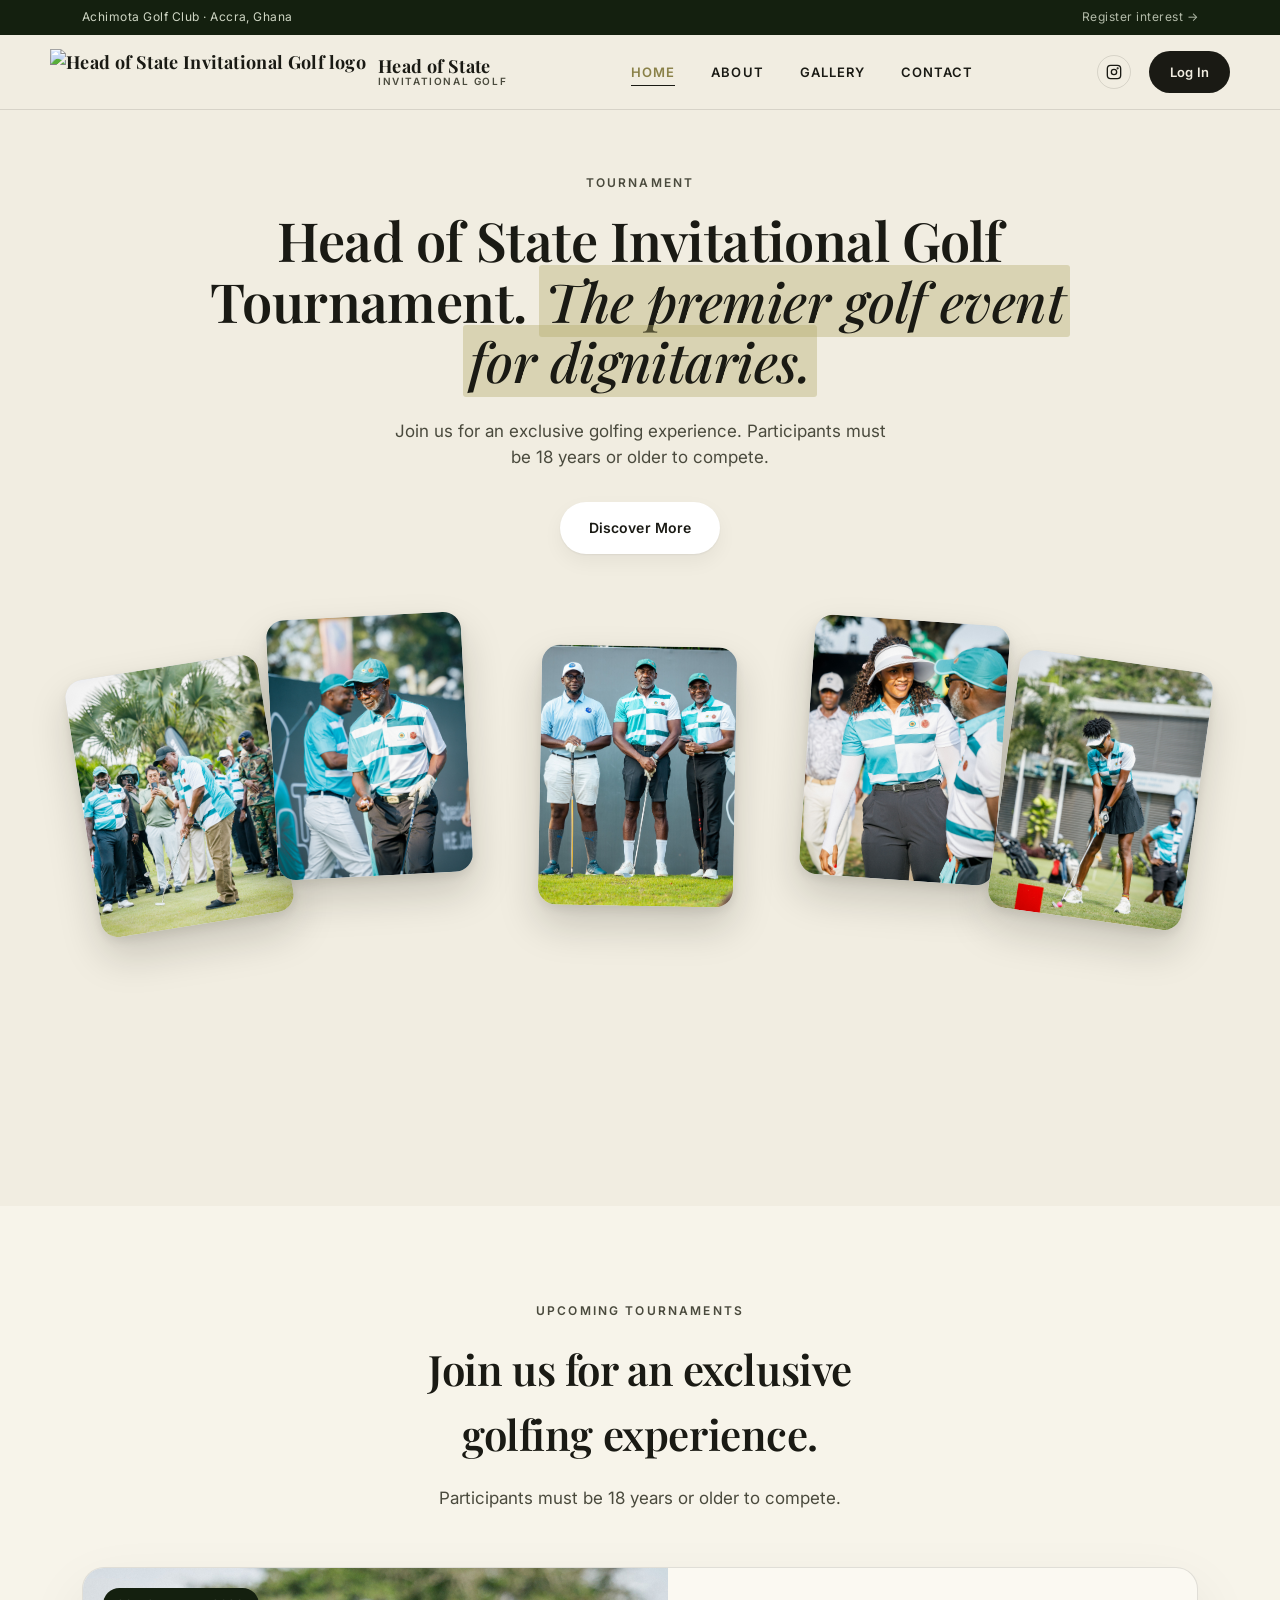
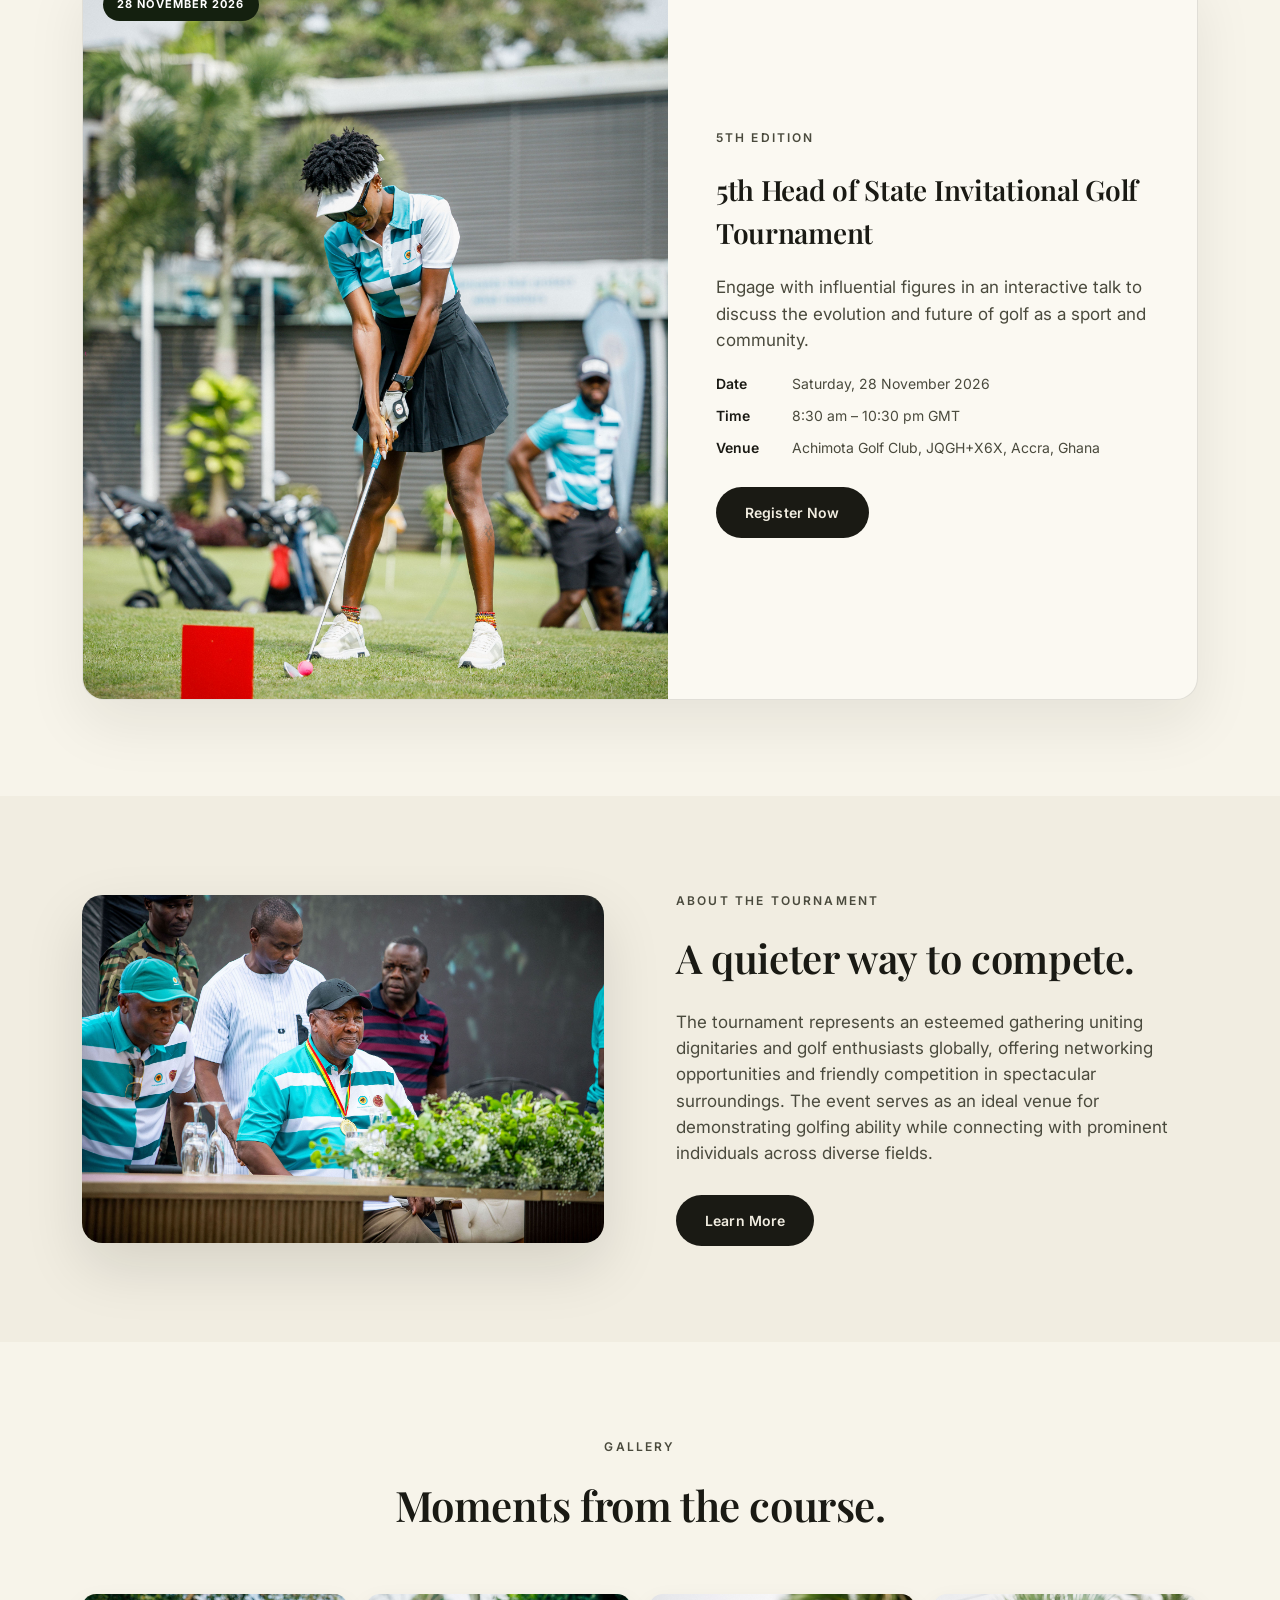
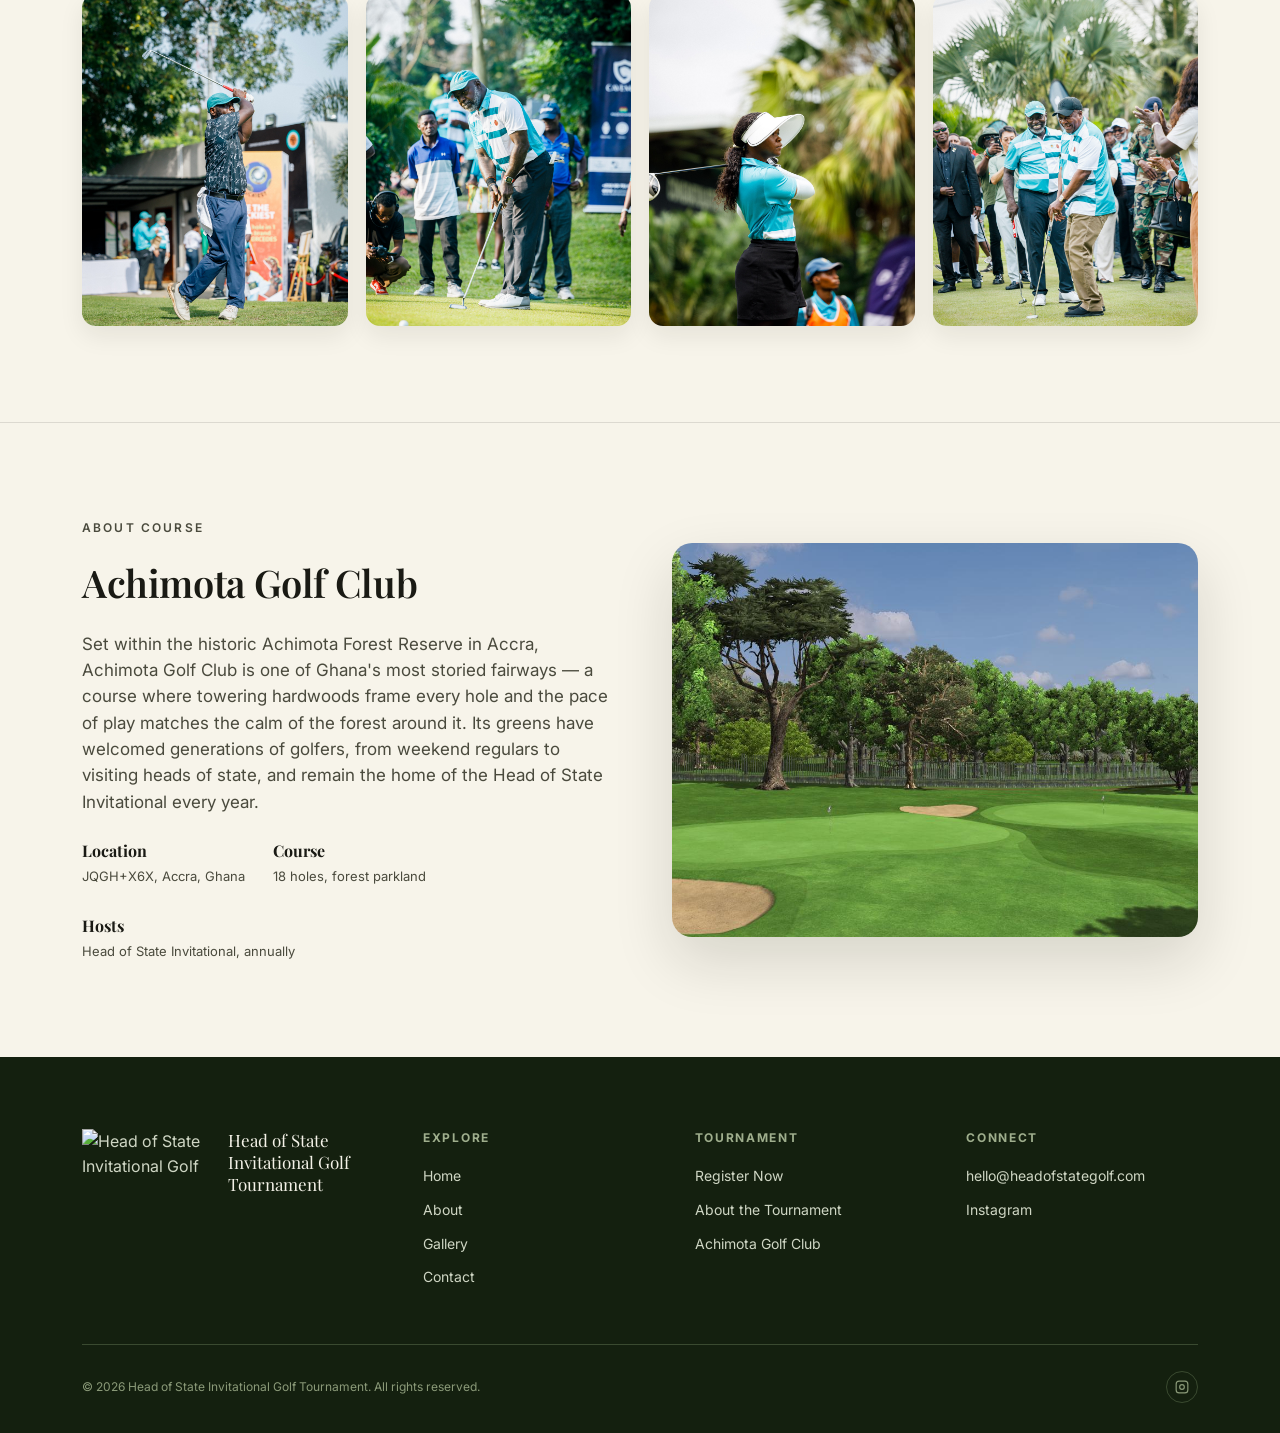
==== index.html @ 3a83c5eb "Flatten repo for Vercel static deploy Move index/about/gallery/contact.html, css/, and js/ to the re" ====
<!doctype html>
<html lang="en">
<head>
<meta charset="UTF-8">
<meta name="viewport" content="width=device-width, initial-scale=1.0">
<title>Head of State Invitational Golf Tournament</title>
<meta name="description" content="The premier golf event for dignitaries. Join the Head of State Invitational Golf Tournament at Achimota Golf Club, Accra, Ghana.">
<link rel="icon" href="IMAGES/HOS%20LOGO%202026.png">
<link rel="stylesheet" href="css/style.css">
</head>
<body>

<div class="topbar">
  <div class="wrap">
    <span>Achimota Golf Club &middot; Accra, Ghana</span>
    <a href="contact.html">Register interest &rarr;</a>
  </div>
</div>

<header class="site-header">
  <nav class="nav wrap">
    <a href="index.html" class="brand">
      <img src="IMAGES/HOS%20LOGO%202026.png" alt="Head of State Invitational Golf logo">
      <span class="brand-text">Head of State<small>Invitational Golf</small></span>
    </a>
    <ul class="nav-links">
      <li><a href="index.html" class="active">Home</a></li>
      <li><a href="about.html">About</a></li>
      <li><a href="gallery.html">Gallery</a></li>
      <li><a href="contact.html">Contact</a></li>
    </ul>
    <div class="nav-right">
      <a class="icon-btn" href="https://instagram.com" aria-label="Instagram" target="_blank" rel="noopener">
        <svg width="16" height="16" viewBox="0 0 24 24" fill="none" stroke="currentColor" stroke-width="2"><rect x="2" y="2" width="20" height="20" rx="5"/><circle cx="12" cy="12" r="4"/><circle cx="17.5" cy="6.5" r="0.6" fill="currentColor"/></svg>
      </a>
      <a class="btn btn-dark btn-sm" href="contact.html">Log In</a>
    </div>
    <button class="nav-toggle" aria-label="Menu"><span></span><span></span><span></span></button>
  </nav>
</header>

<main>

  <!-- HERO — layout matches ref.png: eyebrow, serif headline w/ italic highlight, lede, CTA, fanned photo strip -->
  <section class="hero">
    <div class="wrap">
      <p class="eyebrow">Tournament</p>
      <h1>Head of State Invitational Golf Tournament.
        <span class="highlight">The premier golf event for dignitaries.</span>
      </h1>
      <p class="lede" style="margin-left:auto;margin-right:auto;">
        Join us for an exclusive golfing experience. Participants must be 18 years or older to compete.
      </p>
      <a href="about.html" class="btn btn-light">Discover More</a>

      <div class="fan" aria-hidden="true">
        <div class="fan-card">
          <img class="is-visible" src="IMAGES/0G2A0350.jpg" alt="">
          <img src="IMAGES/CELA9034.jpg" alt="">
          <img src="IMAGES/0G2A9957.jpg" alt="">
        </div>
        <div class="fan-card">
          <img class="is-visible" src="IMAGES/0G2A9800.jpg" alt="">
          <img src="IMAGES/CELA9187.jpg" alt="">
          <img src="IMAGES/0G2A0355.jpg" alt="">
        </div>
        <div class="fan-card">
          <img class="is-visible" src="IMAGES/CELA8913.jpg" alt="">
          <img src="IMAGES/0G2A9816.jpg" alt="">
          <img src="IMAGES/CELA9440.jpg" alt="">
        </div>
        <div class="fan-card">
          <img class="is-visible" src="IMAGES/0G2A9849.jpg" alt="">
          <img src="IMAGES/CELA8937.jpg" alt="">
          <img src="IMAGES/prez.jpg" alt="">
        </div>
        <div class="fan-card">
          <img class="is-visible" src="IMAGES/CELA9309.jpg" alt="">
          <img src="IMAGES/CELA9517.jpg" alt="">
          <img src="IMAGES/CELA9529.jpg" alt="">
        </div>
      </div>
    </div>
  </section>

  <!-- UPCOMING TOURNAMENTS -->
  <section class="section-alt">
    <div class="wrap">
      <div class="section-head">
        <p class="eyebrow">Upcoming Tournaments</p>
        <h2>Join us for an exclusive<br>golfing experience.</h2>
        <p class="lede">Participants must be 18 years or older to compete.</p>
      </div>

      <div class="event-card">
        <div class="event-card-media">
          <span class="event-card-tag">28 November 2026</span>
          <img src="IMAGES/CELA9309.jpg" alt="Head of State Invitational Golf Tournament">
        </div>
        <div class="event-card-body">
          <p class="eyebrow">5th Edition</p>
          <h3>5th Head of State Invitational Golf Tournament</h3>
          <p class="lede">Engage with influential figures in an interactive talk to discuss the evolution and future of golf as a sport and community.</p>
          <div class="event-meta">
            <div><strong>Date</strong><span>Saturday, 28 November 2026</span></div>
            <div><strong>Time</strong><span>8:30 am &ndash; 10:30 pm GMT</span></div>
            <div><strong>Venue</strong><span>Achimota Golf Club, JQGH+X6X, Accra, Ghana</span></div>
          </div>
          <a href="contact.html" class="btn btn-dark">Register Now</a>
        </div>
      </div>
    </div>
  </section>

  <!-- ABOUT TEASER -->
  <section>
    <div class="wrap split">
      <div>
        <img src="IMAGES/ABOUT.jpg" alt="Dignitaries at the Head of State Invitational Golf Tournament">
      </div>
      <div>
        <p class="eyebrow">About the Tournament</p>
        <h2>A quieter way to compete.</h2>
        <p class="lede">
          The tournament represents an esteemed gathering uniting dignitaries and golf enthusiasts globally,
          offering networking opportunities and friendly competition in spectacular surroundings. The event
          serves as an ideal venue for demonstrating golfing ability while connecting with prominent individuals
          across diverse fields.
        </p>
        <a href="about.html" class="btn btn-dark">Learn More</a>
      </div>
    </div>
  </section>

  <!-- GALLERY TEASER -->
  <section class="section-alt">
    <div class="wrap">
      <div class="section-head">
        <p class="eyebrow">Gallery</p>
        <h2>Moments from the course.</h2>
      </div>
      <div class="grid-gallery">
        <a href="gallery.html"><img src="IMAGES/CELA9187.jpg" alt="Gallery photo"></a>
        <a href="gallery.html"><img src="IMAGES/0G2A9816.jpg" alt="Gallery photo"></a>
        <a href="gallery.html"><img src="IMAGES/CELA9440.jpg" alt="Gallery photo"></a>
        <a href="gallery.html"><img src="IMAGES/0G2A0355.jpg" alt="Gallery photo"></a>
      </div>
    </div>
  </section>

</main>

<!-- FOOTER: About Course -->
<section class="footer-course">
  <div class="wrap split reverse">
    <div>
      <img src="IMAGES/Achimota%20Golf%20Club.jpg" alt="Achimota Golf Club">
    </div>
    <div>
      <p class="eyebrow">About Course</p>
      <h2>Achimota Golf Club</h2>
      <p class="lede">
        Set within the historic Achimota Forest Reserve in Accra, Achimota Golf Club is one of Ghana's most
        storied fairways &mdash; a course where towering hardwoods frame every hole and the pace of play matches
        the calm of the forest around it. Its greens have welcomed generations of golfers, from weekend regulars
        to visiting heads of state, and remain the home of the Head of State Invitational every year.
      </p>
      <div class="footer-course-meta">
        <div><strong>Location</strong><span>JQGH+X6X, Accra, Ghana</span></div>
        <div><strong>Course</strong><span>18 holes, forest parkland</span></div>
        <div><strong>Hosts</strong><span>Head of State Invitational, annually</span></div>
      </div>
    </div>
  </div>
</section>

<footer class="site-footer">
  <div class="wrap">
    <div class="footer-top">
      <div class="footer-brand">
        <img src="IMAGES/HOS%20LOGO%202026.png" alt="Head of State Invitational Golf logo">
        <div class="footer-brand-text">Head of State Invitational Golf Tournament</div>
      </div>
      <div class="footer-col">
        <h4>Explore</h4>
        <ul>
          <li><a href="index.html">Home</a></li>
          <li><a href="about.html">About</a></li>
          <li><a href="gallery.html">Gallery</a></li>
          <li><a href="contact.html">Contact</a></li>
        </ul>
      </div>
      <div class="footer-col">
        <h4>Tournament</h4>
        <ul>
          <li><a href="contact.html">Register Now</a></li>
          <li><a href="about.html">About the Tournament</a></li>
          <li><a href="index.html#course">Achimota Golf Club</a></li>
        </ul>
      </div>
      <div class="footer-col">
        <h4>Connect</h4>
        <ul>
          <li><a href="mailto:hello@headofstategolf.com">hello@headofstategolf.com</a></li>
          <li><a href="https://instagram.com" target="_blank" rel="noopener">Instagram</a></li>
        </ul>
      </div>
    </div>
    <div class="footer-bottom">
      <span>&copy; 2026 Head of State Invitational Golf Tournament. All rights reserved.</span>
      <div class="footer-social">
        <a href="https://instagram.com" target="_blank" rel="noopener" aria-label="Instagram">
          <svg width="14" height="14" viewBox="0 0 24 24" fill="none" stroke="currentColor" stroke-width="2"><rect x="2" y="2" width="20" height="20" rx="5"/><circle cx="12" cy="12" r="4"/></svg>
        </a>
      </div>
    </div>
  </div>
</footer>

<script src="js/main.js"></script>
</body>
</html>
---- css/style.css ----
/* ========================================================================
   Head of State Invitational Golf Tournament — design system
   Palette + type derived from the reference mood boards (ref.png / ref2.png):
   cream paper background, deep forest green bands, serif display headlines
   with an olive "highlighter" accent on italic phrases.
   ======================================================================== */

@import url('https://fonts.googleapis.com/css2?family=Playfair+Display:ital,wght@0,500;0,600;0,700;1,500;1,600&family=Inter:wght@400;500;600;700&display=swap');

:root{
  --cream:      #f1ede1;
  --cream-soft: #f7f4ea;
  --paper:      #fbf9f2;
  --ink:        #1a1a14;
  --ink-soft:   #4a4a3d;
  --green-deep: #14200f;
  --green-mid:  #1e2e16;
  --green-line: #3a4a30;
  --olive:      #8a8148;
  --olive-soft: rgba(176, 168, 104, 0.38);
  --hairline:   rgba(26, 26, 20, 0.12);
  --white:      #ffffff;

  --serif: 'Playfair Display', Georgia, 'Times New Roman', serif;
  --sans:  'Inter', -apple-system, BlinkMacSystemFont, 'Segoe UI', sans-serif;

  --container: 1180px;
}

*, *::before, *::after{ box-sizing: border-box; }

html{ scroll-behavior: smooth; }

body{
  margin:0;
  background: var(--cream);
  color: var(--ink);
  font-family: var(--sans);
  font-size: 16px;
  line-height: 1.55;
  -webkit-font-smoothing: antialiased;
}

img{ max-width:100%; display:block; }

a{ color: inherit; text-decoration: none; }

.wrap{
  max-width: var(--container);
  margin: 0 auto;
  padding: 0 32px;
}

.eyebrow{
  font-family: var(--sans);
  font-size: 12px;
  font-weight: 600;
  letter-spacing: 0.18em;
  text-transform: uppercase;
  color: var(--ink-soft);
}
.eyebrow.on-dark{ color: #cfd6c4; }

h1, h2, h3{
  font-family: var(--serif);
  font-weight: 600;
  margin: 0;
  color: var(--ink);
  letter-spacing: -0.01em;
}

.highlight{
  font-style: italic;
  font-weight: 500;
  background: var(--olive-soft);
  padding: 0 6px;
  border-radius: 3px;
  box-decoration-break: clone;
  -webkit-box-decoration-break: clone;
}
.highlight.on-dark{
  background: rgba(255,255,255,0.16);
  color: #f4f2e8;
}

p{ margin: 0; }

.lede{
  font-size: 17px;
  color: var(--ink-soft);
  max-width: 46ch;
}

/* ---------- buttons ---------- */
.btn{
  display: inline-flex;
  align-items: center;
  justify-content: center;
  gap: 8px;
  padding: 14px 28px;
  border-radius: 999px;
  font-family: var(--sans);
  font-weight: 600;
  font-size: 14px;
  letter-spacing: 0.01em;
  cursor: pointer;
  border: 1px solid transparent;
  transition: transform .18s ease, background .18s ease, color .18s ease, border-color .18s ease;
}
.btn:hover{ transform: translateY(-1px); }

.btn-light{
  background: var(--white);
  color: var(--ink);
  box-shadow: 0 1px 2px rgba(0,0,0,0.06), 0 8px 20px rgba(0,0,0,0.05);
}
.btn-light:hover{ background: #fff; box-shadow: 0 2px 4px rgba(0,0,0,0.08), 0 12px 28px rgba(0,0,0,0.08); }

.btn-dark{
  background: var(--ink);
  color: var(--cream);
}
.btn-dark:hover{ background: #000; }

.btn-outline{
  background: transparent;
  border-color: rgba(255,255,255,0.4);
  color: #f4f2e8;
}
.btn-outline:hover{ border-color: #fff; background: rgba(255,255,255,0.08); }

.btn-sm{ padding: 10px 20px; font-size: 13px; }

/* ---------- top bar ---------- */
.topbar{
  background: var(--green-deep);
  color: #cfd6c4;
  font-size: 12px;
  letter-spacing: 0.04em;
}
.topbar .wrap{
  display:flex;
  align-items:center;
  justify-content: space-between;
  padding-top: 8px;
  padding-bottom: 8px;
}
.topbar a{ opacity: 0.85; }
.topbar a:hover{ opacity: 1; }

/* ---------- nav ---------- */
.site-header{
  background: var(--cream);
  position: sticky;
  top: 0;
  z-index: 50;
  border-bottom: 1px solid var(--hairline);
}
.nav{
  display: flex;
  align-items: center;
  justify-content: space-between;
  padding: 14px 0;
}
.brand{
  display:flex;
  align-items:center;
  gap: 12px;
  font-family: var(--serif);
  font-weight: 700;
  font-size: 18px;
  letter-spacing: 0.02em;
}
.brand img{ height: 46px; width: auto; }
.brand-text{ line-height: 1.15; }
.brand-text small{
  display:block;
  font-family: var(--sans);
  font-weight: 600;
  font-size: 10px;
  letter-spacing: 0.16em;
  color: var(--ink-soft);
  text-transform: uppercase;
}

.nav-links{
  display:flex;
  align-items:center;
  gap: 36px;
  list-style:none;
  margin:0; padding:0;
  font-size: 13px;
  font-weight: 600;
  letter-spacing: 0.08em;
  text-transform: uppercase;
}
.nav-links a{
  position: relative;
  padding: 4px 0;
  color: var(--ink);
}
.nav-links a::after{
  content:"";
  position:absolute; left:0; right:100%; bottom:-2px;
  height:1px; background: var(--ink);
  transition: right .2s ease;
}
.nav-links a:hover::after,
.nav-links a.active::after{ right:0; }
.nav-links a.active{ color: var(--olive); }

.nav-right{ display:flex; align-items:center; gap:18px; }
.icon-btn{
  width: 34px; height: 34px;
  display:flex; align-items:center; justify-content:center;
  border: 1px solid var(--hairline);
  border-radius: 50%;
}

.nav-toggle{ display:none; background:none; border:0; cursor:pointer; }
.nav-toggle span{ display:block; width:22px; height:2px; background:var(--ink); margin:5px 0; }

/* ---------- hero (ref.png layout) ---------- */
.hero{
  padding: 64px 0 120px;
  text-align: center;
}
.hero .eyebrow{ margin-bottom: 18px; }
.hero h1{
  font-size: clamp(32px, 4.4vw, 54px);
  line-height: 1.12;
  max-width: 920px;
  margin: 0 auto;
}
.hero .lede{
  margin: 26px auto 0;
  max-width: 46ch;
  text-align:center;
}
.hero .btn{ margin-top: 32px; }

.fan{
  position: relative;
  height: 460px;
  margin-top: 72px;
}
.fan-card{
  position: absolute;
  top: 0;
  width: 17.5%;
  aspect-ratio: 3/4;
  border-radius: 18px;
  overflow: hidden;
  box-shadow: 0 20px 40px rgba(20,20,10,0.18), 0 4px 10px rgba(20,20,10,0.08);
  background: #ddd;
}
.fan-card img{
  position:absolute; inset:0;
  width:100%; height:100%;
  object-fit: cover;
  opacity: 0;
  transition: opacity 1.4s ease;
}
.fan-card img.is-visible{ opacity: 1; }

.fan-card:nth-child(1){ left: 0%;   top: 40px;  transform: rotate(-9deg); }
.fan-card:nth-child(2){ left: 17%;  top: -10px; transform: rotate(-3deg); }
.fan-card:nth-child(3){ left: 41%;  top: 20px;  transform: rotate(1deg); z-index:2; }
.fan-card:nth-child(4){ left: 65%;  top: -6px;  transform: rotate(4deg); }
.fan-card:nth-child(5){ left: 82.5%;top: 34px;  transform: rotate(8deg); }

/* ---------- sections ---------- */
section{ padding: 96px 0; }
.section-head{
  text-align:center;
  max-width: 640px;
  margin: 0 auto 56px;
}
.section-head h2{
  font-size: clamp(28px, 3.4vw, 42px);
  margin-top: 16px;
}
.section-head .lede{ margin: 18px auto 0; text-align:center; }

.section-alt{ background: var(--cream-soft); }

/* ---------- event card ---------- */
.event-card{
  display:grid;
  grid-template-columns: 1.05fr 0.95fr;
  gap: 0;
  background: var(--paper);
  border-radius: 22px;
  overflow: hidden;
  box-shadow: 0 24px 60px rgba(20,20,10,0.08);
  border: 1px solid var(--hairline);
}
.event-card-media{ position:relative; min-height: 340px; background:#ccc; }
.event-card-media img{ width:100%; height:100%; object-fit:cover; }
.event-card-tag{
  position:absolute; top:20px; left:20px;
  background: var(--green-deep); color:#fff;
  font-size: 11px; font-weight:700; letter-spacing:.1em; text-transform:uppercase;
  padding: 8px 14px; border-radius: 999px;
}
.event-card-body{ padding: 48px; display:flex; flex-direction:column; gap:20px; justify-content:center; }
.event-card-body h3{ font-size: 28px; }
.event-meta{ display:flex; flex-direction:column; gap:10px; font-size: 14px; }
.event-meta div{ display:flex; gap:10px; }
.event-meta strong{ min-width: 66px; color: var(--ink); font-weight:600; }
.event-meta span{ color: var(--ink-soft); }
.event-card-body .lede{ max-width: 52ch; }
.event-card-body .btn{ align-self:flex-start; margin-top:8px; }

/* ---------- about teaser / split ---------- */
.split{
  display:grid;
  grid-template-columns: 1fr 1fr;
  gap: 72px;
  align-items:center;
}
.split img{ border-radius: 20px; box-shadow: 0 24px 60px rgba(20,20,10,0.12); }
.split .eyebrow{ margin-bottom: 16px; }
.split h2{ font-size: clamp(26px,3.2vw,40px); margin-bottom: 20px; }
.split .lede{ max-width: 50ch; }
.split .btn{ margin-top: 28px; }
.split.reverse{ direction: rtl; }
.split.reverse > *{ direction: ltr; }

/* ---------- gallery grid ---------- */
.grid-gallery{
  display:grid;
  grid-template-columns: repeat(4, 1fr);
  gap: 18px;
}
.grid-gallery a{
  display:block;
  border-radius: 14px;
  overflow:hidden;
  aspect-ratio: 4/5;
  box-shadow: 0 10px 24px rgba(20,20,10,0.08);
}
.grid-gallery img{
  width:100%; height:100%; object-fit:cover;
  transition: transform .5s ease;
}
.grid-gallery a:hover img{ transform: scale(1.06); }

.grid-gallery.tall a:nth-child(3n+1){ grid-row: span 2; aspect-ratio: auto; }

/* ---------- lightbox ---------- */
.lightbox{
  position: fixed; inset:0; z-index: 200;
  background: rgba(10,12,8,0.92);
  display:none; align-items:center; justify-content:center;
  padding: 40px;
}
.lightbox.is-open{ display:flex; }
.lightbox img{ max-width: 90vw; max-height: 86vh; border-radius: 10px; }
.lightbox-close{
  position:absolute; top:28px; right:36px;
  color:#fff; font-size:28px; cursor:pointer; background:none; border:0;
}

/* ---------- footer ---------- */
.footer-course{
  background: var(--cream-soft);
  padding: 96px 0;
  border-top: 1px solid var(--hairline);
}
.footer-course .split{ gap: 64px; }
.footer-course .eyebrow{ margin-bottom: 16px; }
.footer-course h2{ font-size: clamp(26px,3vw,38px); margin-bottom: 18px; }
.footer-course .lede{ max-width: 54ch; margin-bottom: 10px; }
.footer-course-meta{
  display:flex; gap: 28px; margin-top: 24px; flex-wrap:wrap;
}
.footer-course-meta div{ font-size: 13px; }
.footer-course-meta strong{ display:block; font-family: var(--serif); font-size:16px; margin-bottom:2px; }
.footer-course-meta span{ color: var(--ink-soft); }
.footer-course img{ border-radius: 20px; box-shadow: 0 24px 60px rgba(20,20,10,0.14); aspect-ratio: 4/3; object-fit: cover; width:100%; }

.site-footer{
  background: var(--green-deep);
  color: #cfd6c4;
  padding: 72px 0 0;
}
.footer-top{
  display:grid;
  grid-template-columns: 1.3fr repeat(3, 1fr);
  gap: 40px;
  padding-bottom: 56px;
  border-bottom: 1px solid var(--green-line);
}
.footer-brand{ display:flex; align-items:flex-start; gap:14px; }
.footer-brand img{ height: 52px; width:auto; }
.footer-brand-text{ font-family: var(--serif); font-size: 17px; color:#f4f2e8; line-height:1.3; max-width: 24ch;}
.footer-col h4{
  font-family: var(--sans); font-size: 12px; font-weight:700;
  letter-spacing:.14em; text-transform:uppercase; color:#9fae8d;
  margin: 0 0 18px;
}
.footer-col ul{ list-style:none; margin:0; padding:0; display:flex; flex-direction:column; gap:12px; font-size:14px; }
.footer-col a:hover{ color:#fff; }
.footer-bottom{
  display:flex; align-items:center; justify-content:space-between;
  padding: 26px 0 30px;
  font-size: 12px;
  color: #8b9a79;
  flex-wrap: wrap;
  gap: 12px;
}
.footer-bottom a:hover{ color:#fff; }
.footer-social{ display:flex; gap:14px; }
.footer-social a{
  width:32px; height:32px; border:1px solid var(--green-line); border-radius:50%;
  display:flex; align-items:center; justify-content:center;
}

/* ---------- page hero (about/gallery/contact) ---------- */
.page-hero{
  padding: 56px 0 40px;
  text-align:center;
}
.page-hero .eyebrow{ margin-bottom: 14px; }
.page-hero h1{ font-size: clamp(30px,4vw,48px); }

/* ---------- contact ---------- */
.contact-grid{
  display:grid;
  grid-template-columns: 0.9fr 1.1fr;
  gap: 64px;
}
.contact-info{ display:flex; flex-direction:column; gap:26px; }
.contact-info .eyebrow{ margin-bottom:8px; }
.info-row{ display:flex; gap:16px; }
.info-row strong{ display:block; font-family:var(--serif); font-size:17px; margin-bottom:2px; }
.info-row span{ color: var(--ink-soft); font-size:14px; }

.form{ display:flex; flex-direction:column; gap:18px; }
.form label{ font-size:12px; font-weight:600; letter-spacing:.06em; text-transform:uppercase; color:var(--ink-soft); margin-bottom:8px; display:block; }
.form input, .form textarea{
  width:100%;
  border: 1px solid var(--hairline);
  background: var(--paper);
  border-radius: 10px;
  padding: 14px 16px;
  font-family: var(--sans);
  font-size: 14px;
  color: var(--ink);
}
.form input:focus, .form textarea:focus{ outline: 2px solid var(--olive); outline-offset:1px; }
.form textarea{ min-height: 140px; resize: vertical; }
.form .btn{ align-self: flex-start; margin-top: 8px; border:0; }

/* ---------- responsive ---------- */
@media (max-width: 980px){
  .nav-links, .nav-right .btn{ display:none; }
  .nav-toggle{ display:block; }
  .event-card{ grid-template-columns: 1fr; }
  .split, .contact-grid{ grid-template-columns: 1fr; gap: 40px; }
  .split.reverse{ direction: ltr; }
  .footer-top{ grid-template-columns: 1fr 1fr; }
  .grid-gallery{ grid-template-columns: repeat(2,1fr); }
  .fan{ height: 320px; }
}

@media (max-width: 560px){
  .wrap{ padding: 0 20px; }
  .fan{ height: 220px; }
  .fan-card{ width: 22%; }
  .fan-card:nth-child(1){ left:-4%; }
  .fan-card:nth-child(5){ left:82%; }
  .footer-top{ grid-template-columns: 1fr; }
  .grid-gallery{ grid-template-columns: repeat(2,1fr); }
  .event-card-body{ padding: 28px; }
}
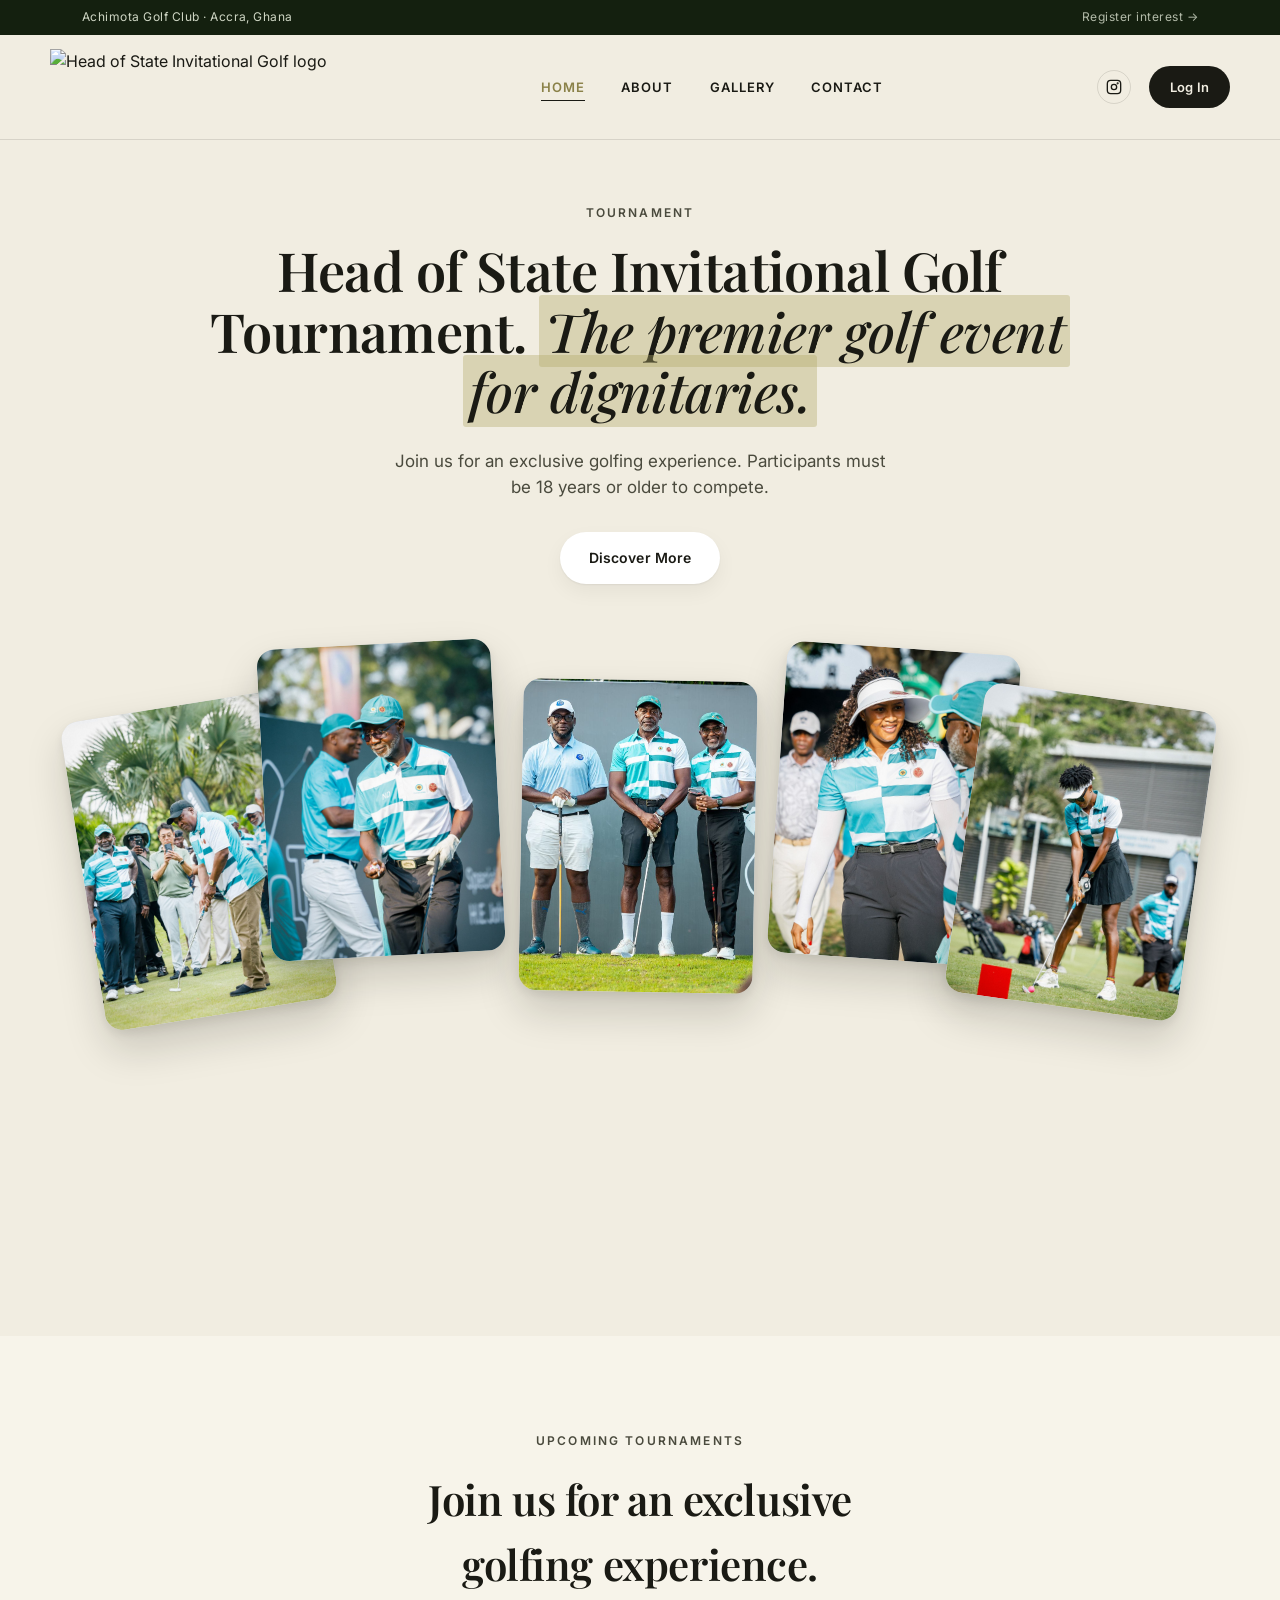
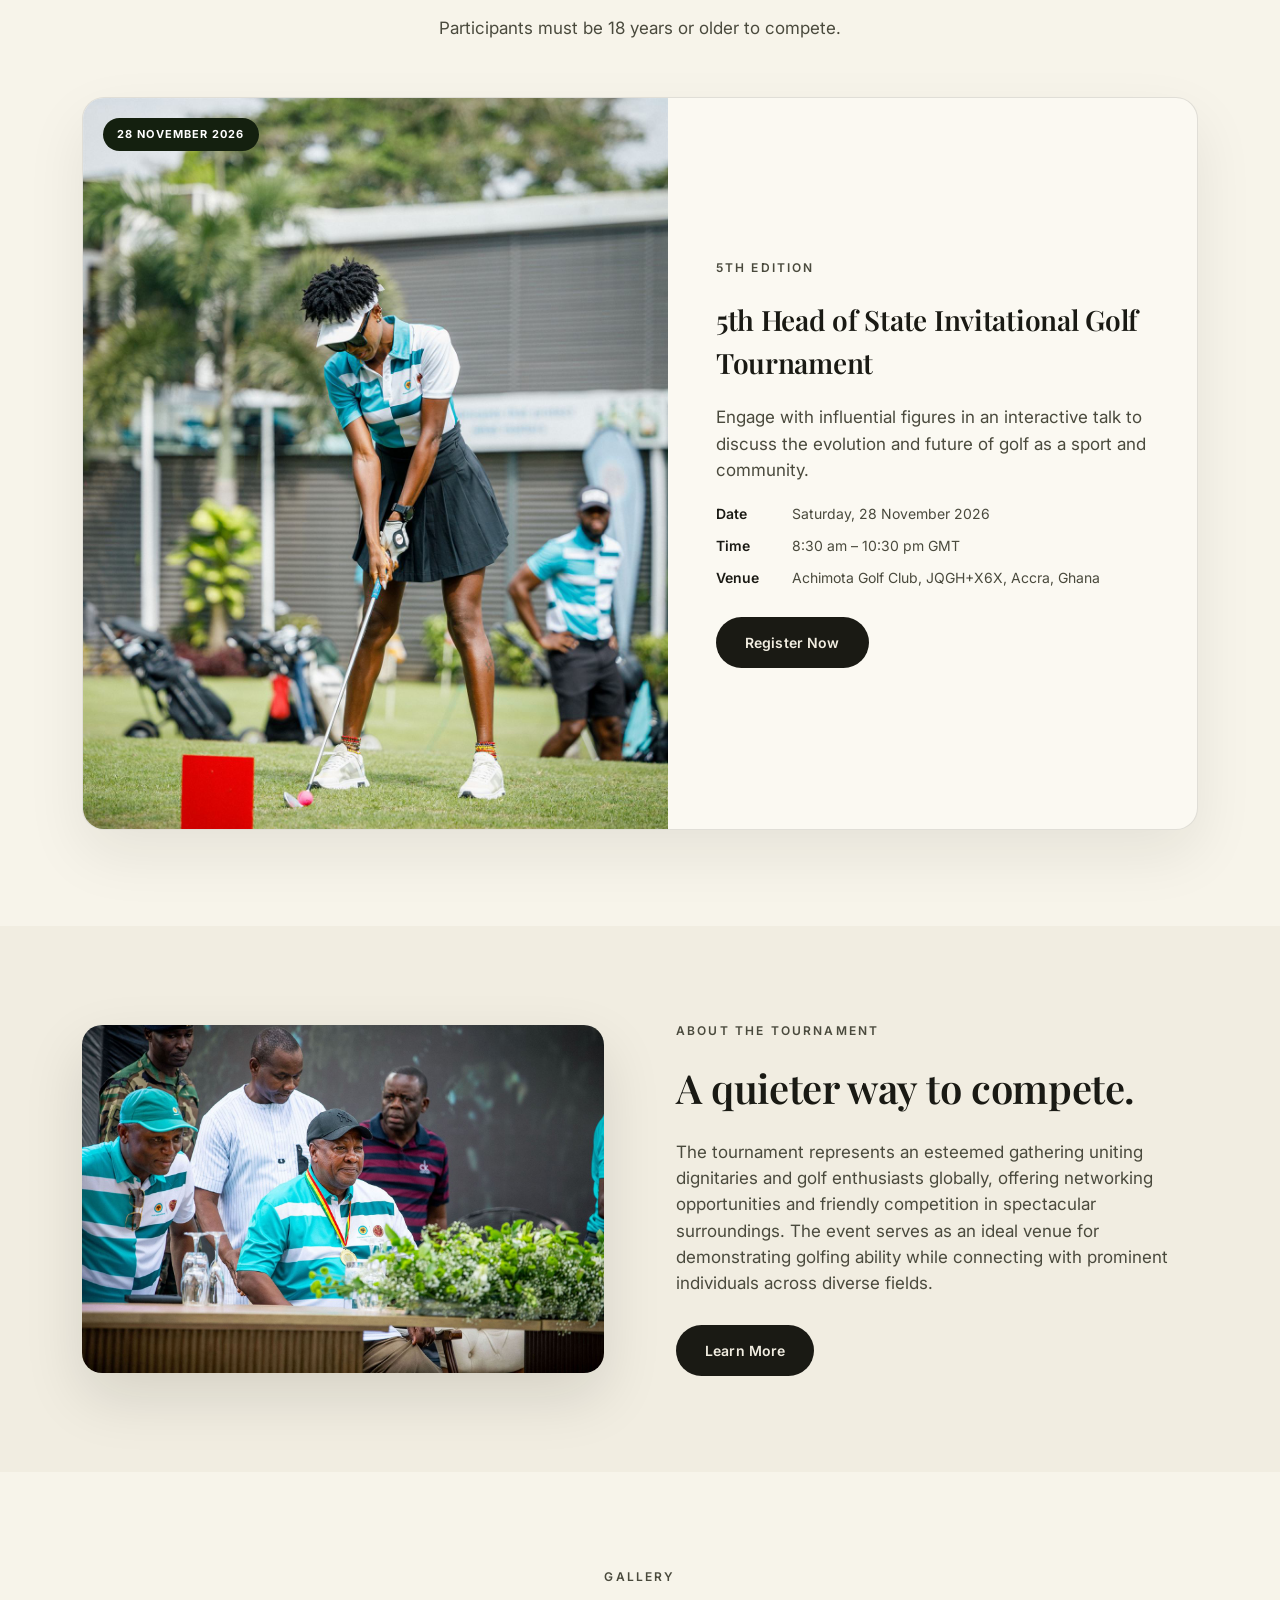
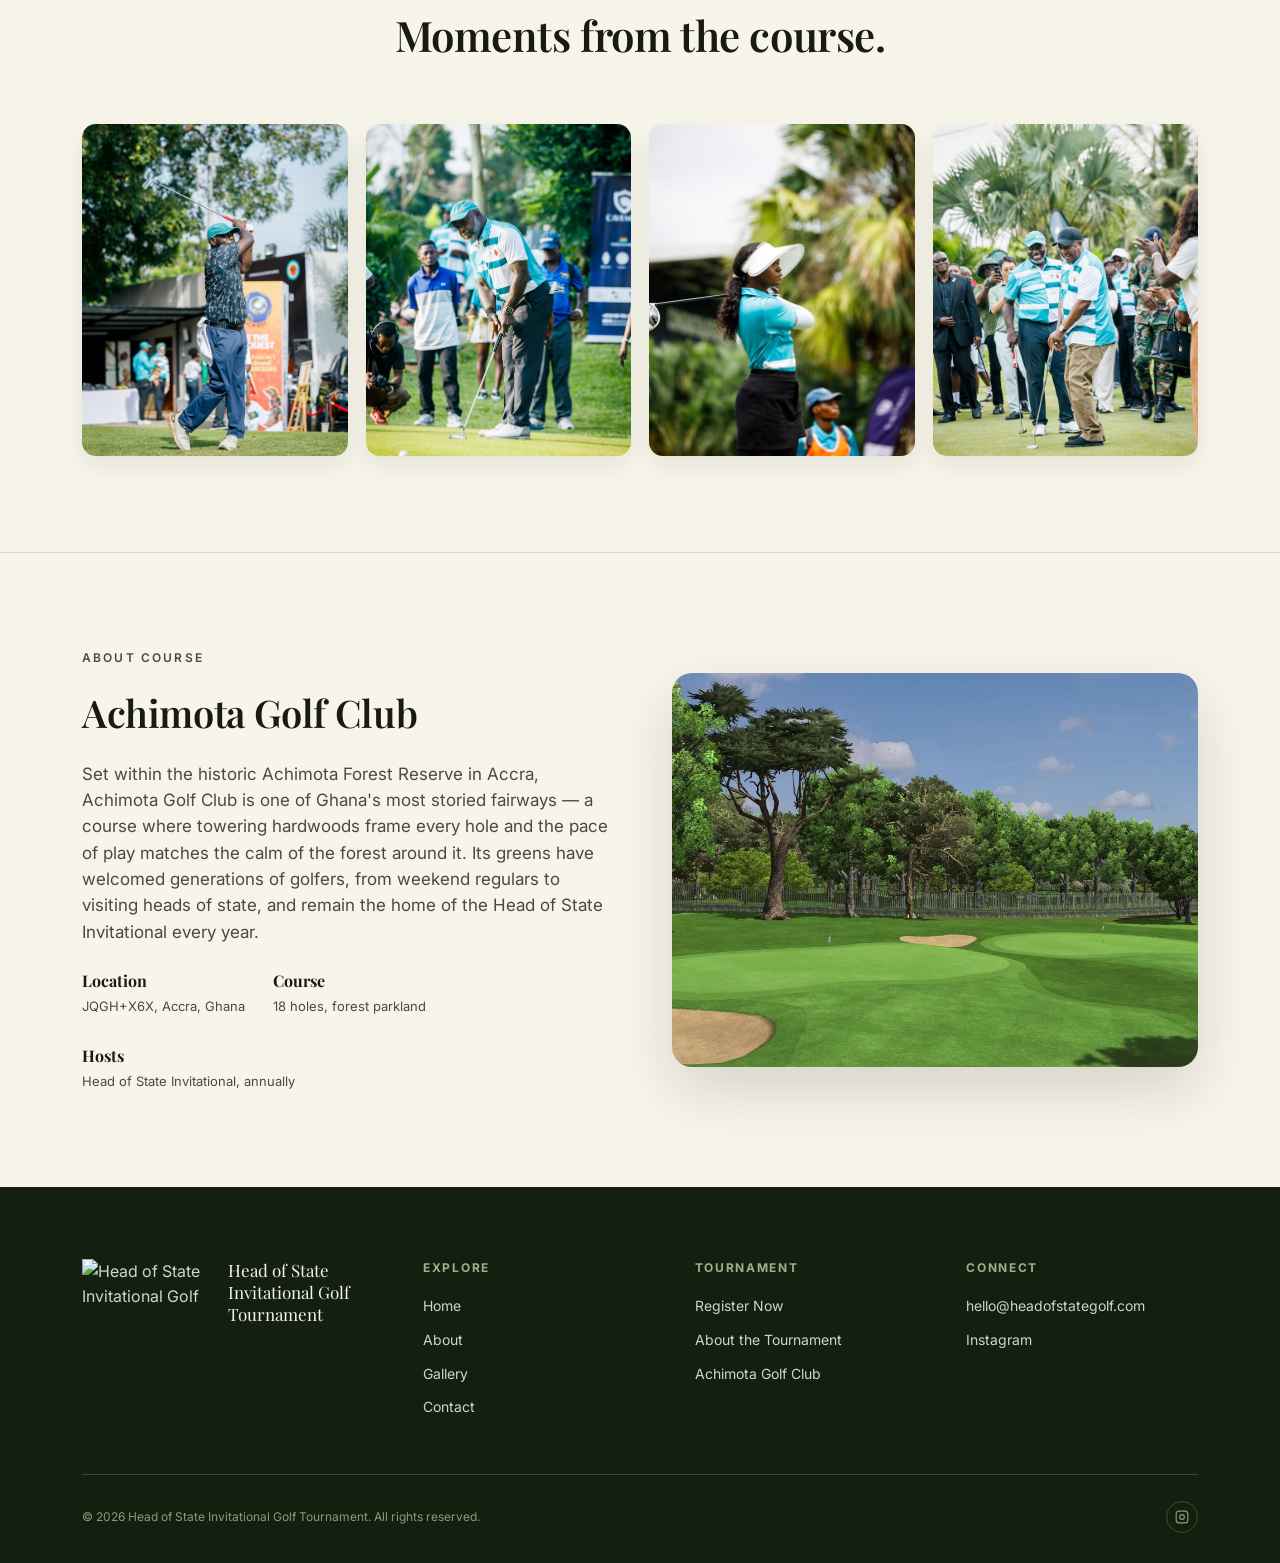
==== commit 6d4ddaee: "Compress images, enlarge logo, remove nav brand text, bigger header photos - Recompress all site pho" ====
--- a/index.html
+++ b/index.html
@@ -21,7 +21,6 @@
   <nav class="nav wrap">
     <a href="index.html" class="brand">
       <img src="IMAGES/HOS%20LOGO%202026.png" alt="Head of State Invitational Golf logo">
-      <span class="brand-text">Head of State<small>Invitational Golf</small></span>
     </a>
     <ul class="nav-links">
       <li><a href="index.html" class="active">Home</a></li>
@@ -95,7 +94,7 @@
       <div class="event-card">
         <div class="event-card-media">
           <span class="event-card-tag">28 November 2026</span>
-          <img src="IMAGES/CELA9309.jpg" alt="Head of State Invitational Golf Tournament">
+          <img loading="lazy" decoding="async" src="IMAGES/CELA9309.jpg" alt="Head of State Invitational Golf Tournament">
         </div>
         <div class="event-card-body">
           <p class="eyebrow">5th Edition</p>
@@ -116,7 +115,7 @@
   <section>
     <div class="wrap split">
       <div>
-        <img src="IMAGES/ABOUT.jpg" alt="Dignitaries at the Head of State Invitational Golf Tournament">
+        <img loading="lazy" decoding="async" src="IMAGES/ABOUT.jpg" alt="Dignitaries at the Head of State Invitational Golf Tournament">
       </div>
       <div>
         <p class="eyebrow">About the Tournament</p>
@@ -140,10 +139,10 @@
         <h2>Moments from the course.</h2>
       </div>
       <div class="grid-gallery">
-        <a href="gallery.html"><img src="IMAGES/CELA9187.jpg" alt="Gallery photo"></a>
-        <a href="gallery.html"><img src="IMAGES/0G2A9816.jpg" alt="Gallery photo"></a>
-        <a href="gallery.html"><img src="IMAGES/CELA9440.jpg" alt="Gallery photo"></a>
-        <a href="gallery.html"><img src="IMAGES/0G2A0355.jpg" alt="Gallery photo"></a>
+        <a href="gallery.html"><img loading="lazy" decoding="async" src="IMAGES/CELA9187.jpg" alt="Gallery photo"></a>
+        <a href="gallery.html"><img loading="lazy" decoding="async" src="IMAGES/0G2A9816.jpg" alt="Gallery photo"></a>
+        <a href="gallery.html"><img loading="lazy" decoding="async" src="IMAGES/CELA9440.jpg" alt="Gallery photo"></a>
+        <a href="gallery.html"><img loading="lazy" decoding="async" src="IMAGES/0G2A0355.jpg" alt="Gallery photo"></a>
       </div>
     </div>
   </section>
@@ -154,7 +153,7 @@
 <section class="footer-course">
   <div class="wrap split reverse">
     <div>
-      <img src="IMAGES/Achimota%20Golf%20Club.jpg" alt="Achimota Golf Club">
+      <img loading="lazy" decoding="async" src="IMAGES/Achimota%20Golf%20Club.jpg" alt="Achimota Golf Club">
     </div>
     <div>
       <p class="eyebrow">About Course</p>
@@ -178,7 +177,7 @@
   <div class="wrap">
     <div class="footer-top">
       <div class="footer-brand">
-        <img src="IMAGES/HOS%20LOGO%202026.png" alt="Head of State Invitational Golf logo">
+        <img loading="lazy" decoding="async" src="IMAGES/HOS%20LOGO%202026.png" alt="Head of State Invitational Golf logo">
         <div class="footer-brand-text">Head of State Invitational Golf Tournament</div>
       </div>
       <div class="footer-col">
--- a/css/style.css
+++ b/css/style.css
@@ -166,22 +166,8 @@
   display:flex;
   align-items:center;
   gap: 12px;
-  font-family: var(--serif);
-  font-weight: 700;
-  font-size: 18px;
-  letter-spacing: 0.02em;
-}
-.brand img{ height: 46px; width: auto; }
-.brand-text{ line-height: 1.15; }
-.brand-text small{
-  display:block;
-  font-family: var(--sans);
-  font-weight: 600;
-  font-size: 10px;
-  letter-spacing: 0.16em;
-  color: var(--ink-soft);
-  text-transform: uppercase;
-}
+}
+.brand img{ height: 76px; width: auto; }
 
 .nav-links{
   display:flex;
@@ -241,13 +227,13 @@
 
 .fan{
   position: relative;
-  height: 460px;
+  height: 560px;
   margin-top: 72px;
 }
 .fan-card{
   position: absolute;
   top: 0;
-  width: 17.5%;
+  width: 21%;
   aspect-ratio: 3/4;
   border-radius: 18px;
   overflow: hidden;
@@ -263,11 +249,11 @@
 }
 .fan-card img.is-visible{ opacity: 1; }
 
-.fan-card:nth-child(1){ left: 0%;   top: 40px;  transform: rotate(-9deg); }
-.fan-card:nth-child(2){ left: 17%;  top: -10px; transform: rotate(-3deg); }
-.fan-card:nth-child(3){ left: 41%;  top: 20px;  transform: rotate(1deg); z-index:2; }
-.fan-card:nth-child(4){ left: 65%;  top: -6px;  transform: rotate(4deg); }
-.fan-card:nth-child(5){ left: 82.5%;top: 34px;  transform: rotate(8deg); }
+.fan-card:nth-child(1){ left: 0%;    top: 48px;  transform: rotate(-9deg); }
+.fan-card:nth-child(2){ left: 16.3%; top: -12px; transform: rotate(-3deg); }
+.fan-card:nth-child(3){ left: 39.3%; top: 24px;  transform: rotate(1deg); z-index:2; }
+.fan-card:nth-child(4){ left: 62.3%; top: -8px;  transform: rotate(4deg); }
+.fan-card:nth-child(5){ left: 79%;   top: 40px;  transform: rotate(8deg); }
 
 /* ---------- sections ---------- */
 section{ padding: 96px 0; }
@@ -462,15 +448,20 @@
   .split.reverse{ direction: ltr; }
   .footer-top{ grid-template-columns: 1fr 1fr; }
   .grid-gallery{ grid-template-columns: repeat(2,1fr); }
-  .fan{ height: 320px; }
+  .brand img{ height: 64px; }
+  .fan{ height: 420px; }
 }
 
 @media (max-width: 560px){
   .wrap{ padding: 0 20px; }
-  .fan{ height: 220px; }
-  .fan-card{ width: 22%; }
-  .fan-card:nth-child(1){ left:-4%; }
-  .fan-card:nth-child(5){ left:82%; }
+  .brand img{ height: 56px; }
+  .fan{ height: 320px; }
+  .fan-card{ width: 30%; }
+  .fan-card:nth-child(1){ left: 0%; }
+  .fan-card:nth-child(2){ left: 14.4%; }
+  .fan-card:nth-child(3){ left: 34.8%; }
+  .fan-card:nth-child(4){ left: 55.2%; }
+  .fan-card:nth-child(5){ left: 70%; }
   .footer-top{ grid-template-columns: 1fr; }
   .grid-gallery{ grid-template-columns: repeat(2,1fr); }
   .event-card-body{ padding: 28px; }
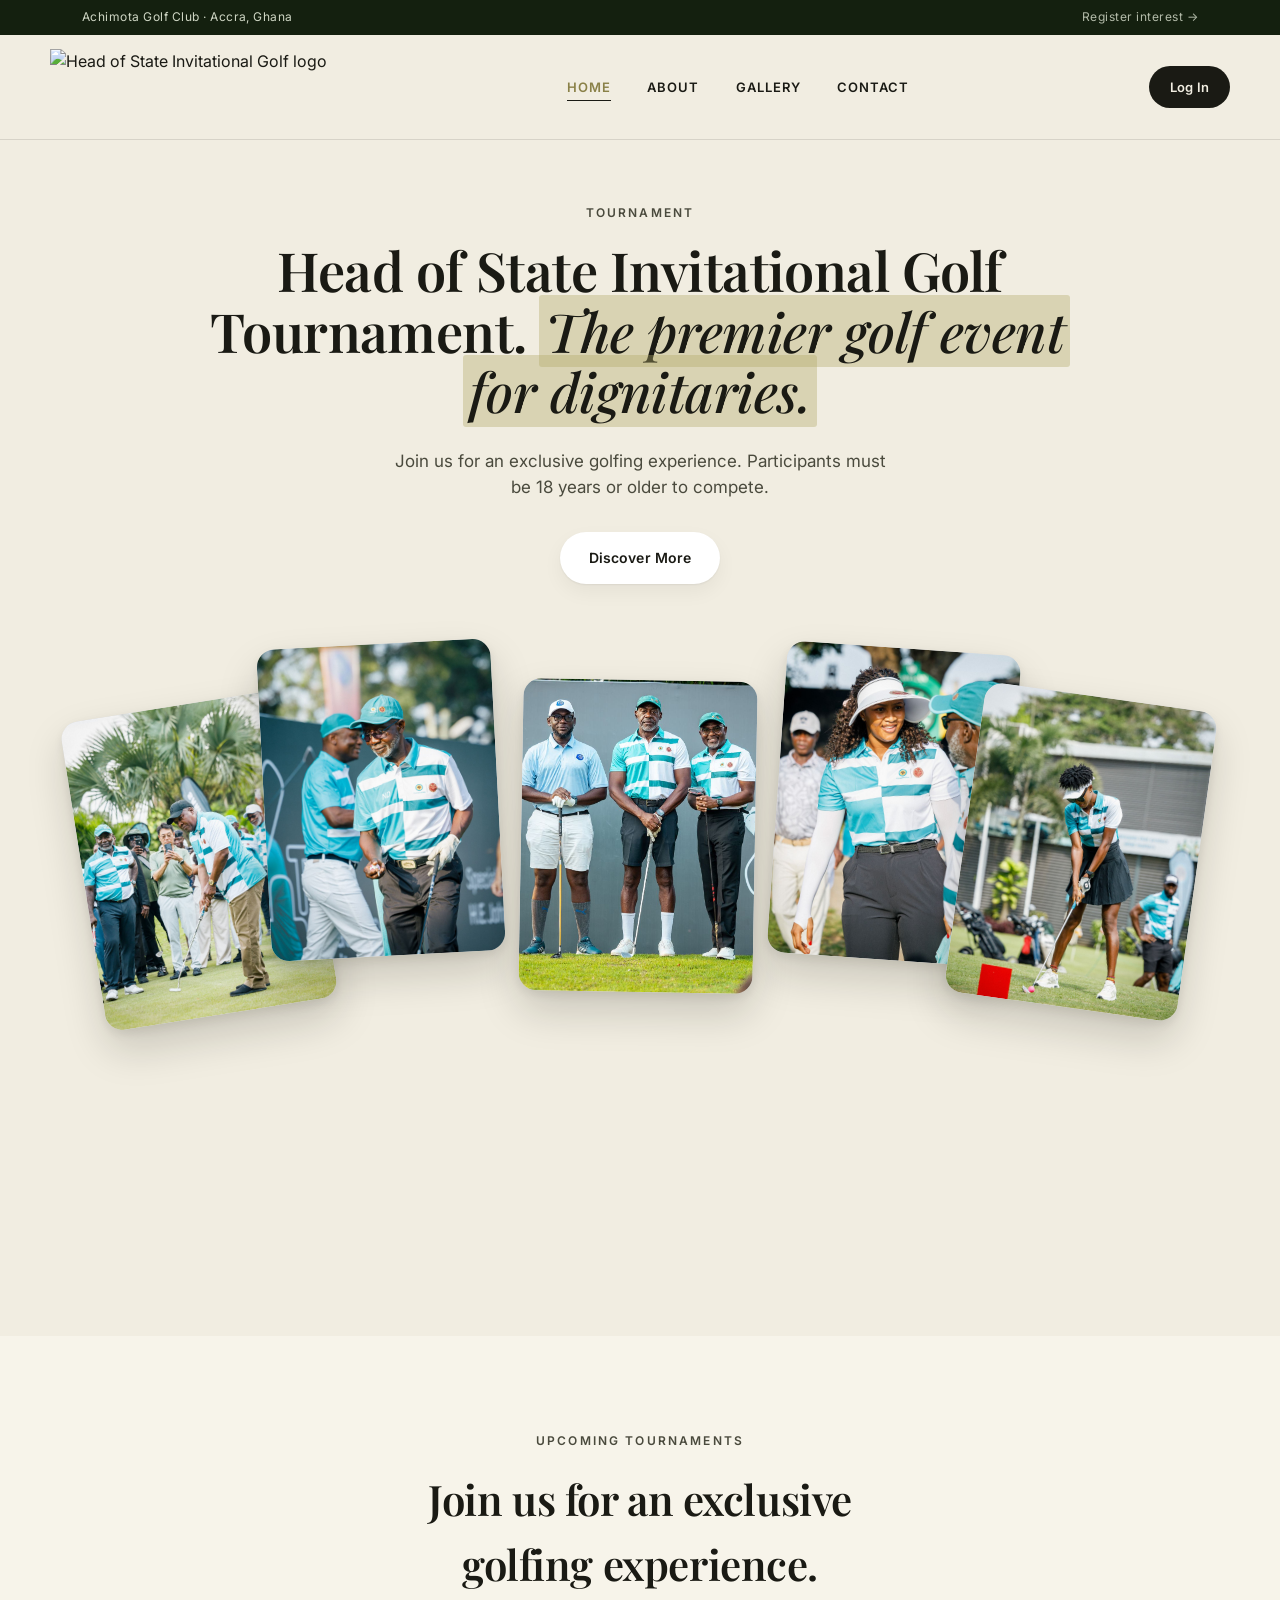
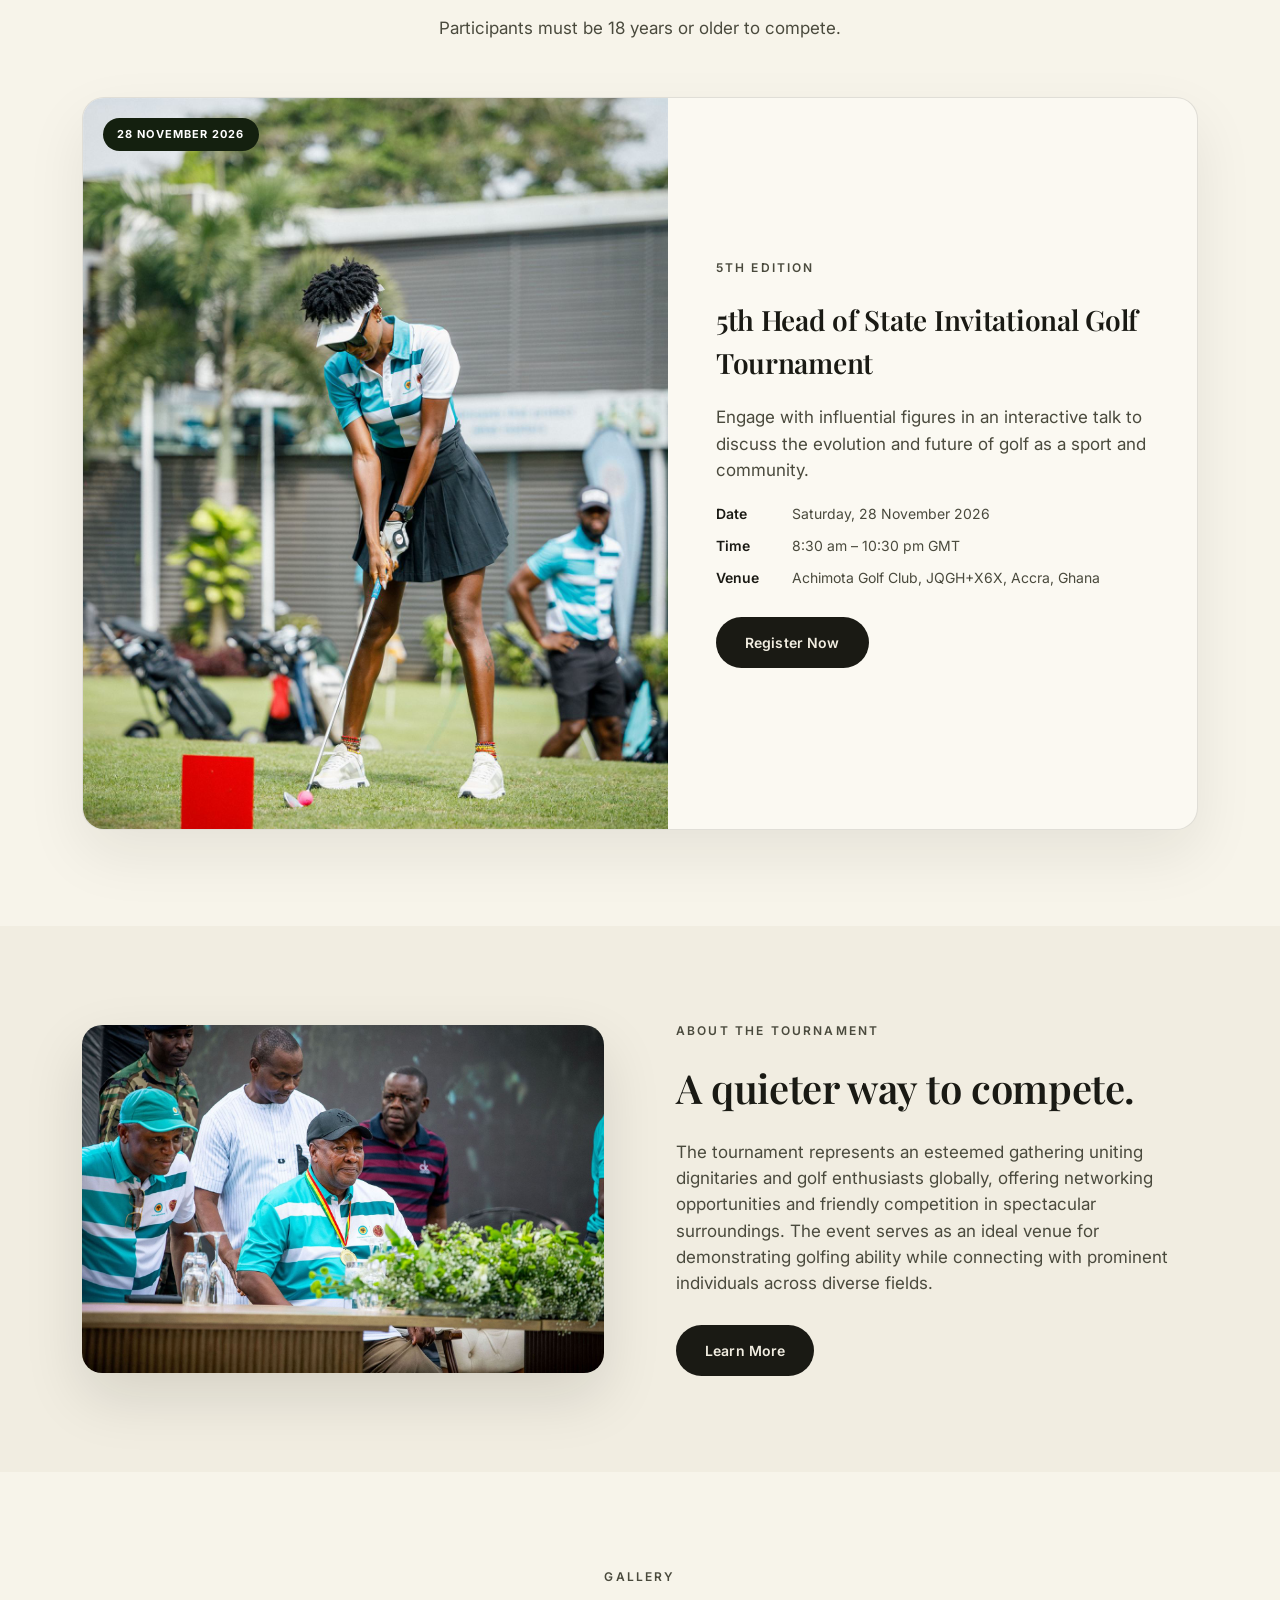
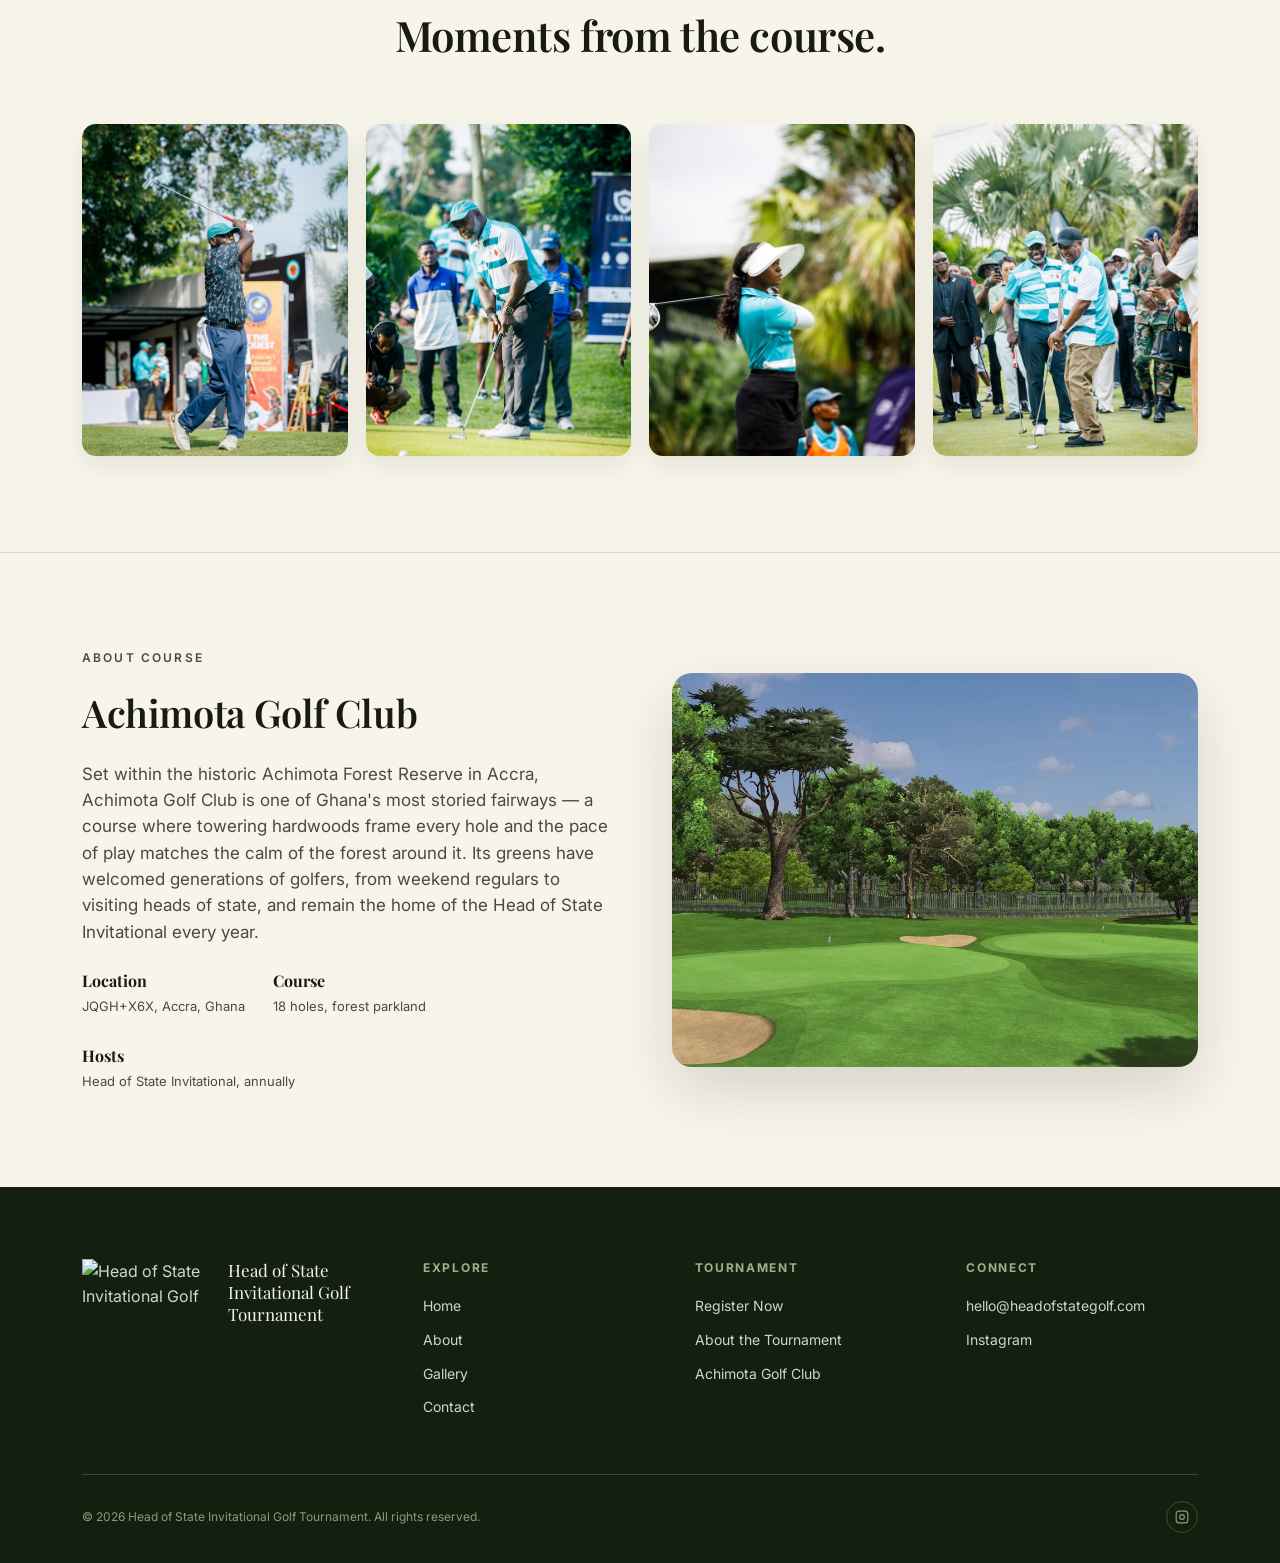
==== commit 9f3986ab: "Give mobile logo breathing room, move Instagram to footer, add scroll-to-top - Increase mobile nav p" ====
--- a/index.html
+++ b/index.html
@@ -29,9 +29,6 @@
       <li><a href="contact.html">Contact</a></li>
     </ul>
     <div class="nav-right">
-      <a class="icon-btn" href="https://instagram.com" aria-label="Instagram" target="_blank" rel="noopener">
-        <svg width="16" height="16" viewBox="0 0 24 24" fill="none" stroke="currentColor" stroke-width="2"><rect x="2" y="2" width="20" height="20" rx="5"/><circle cx="12" cy="12" r="4"/><circle cx="17.5" cy="6.5" r="0.6" fill="currentColor"/></svg>
-      </a>
       <a class="btn btn-dark btn-sm" href="contact.html">Log In</a>
     </div>
     <button class="nav-toggle" aria-label="Menu"><span></span><span></span><span></span></button>
@@ -216,6 +213,10 @@
   </div>
 </footer>
 
+<button class="scroll-top" aria-label="Scroll to top">
+  <svg width="18" height="18" viewBox="0 0 24 24" fill="none" stroke="currentColor" stroke-width="2.2" stroke-linecap="round" stroke-linejoin="round"><line x1="12" y1="19" x2="12" y2="5"/><polyline points="5 12 12 5 19 12"/></svg>
+</button>
+
 <script src="js/main.js"></script>
 </body>
 </html>
--- a/css/style.css
+++ b/css/style.css
@@ -454,6 +454,7 @@
 
 @media (max-width: 560px){
   .wrap{ padding: 0 20px; }
+  .nav{ padding: 22px 0; }
   .brand img{ height: 56px; }
   .fan{ height: 320px; }
   .fan-card{ width: 30%; }
@@ -465,4 +466,30 @@
   .footer-top{ grid-template-columns: 1fr; }
   .grid-gallery{ grid-template-columns: repeat(2,1fr); }
   .event-card-body{ padding: 28px; }
-}
+  .scroll-top{ right: 16px; bottom: 16px; width: 42px; height: 42px; }
+}
+
+/* ---------- scroll to top ---------- */
+.scroll-top{
+  position: fixed;
+  right: 26px;
+  bottom: 26px;
+  width: 48px;
+  height: 48px;
+  border-radius: 50%;
+  border: none;
+  background: var(--ink);
+  color: var(--cream);
+  display: flex;
+  align-items: center;
+  justify-content: center;
+  cursor: pointer;
+  z-index: 60;
+  box-shadow: 0 12px 26px rgba(20,20,10,0.25);
+  opacity: 0;
+  visibility: hidden;
+  transform: translateY(14px);
+  transition: opacity .25s ease, transform .25s ease, visibility .25s ease, background .2s ease;
+}
+.scroll-top.is-visible{ opacity: 1; visibility: visible; transform: translateY(0); }
+.scroll-top:hover{ background: #000; }
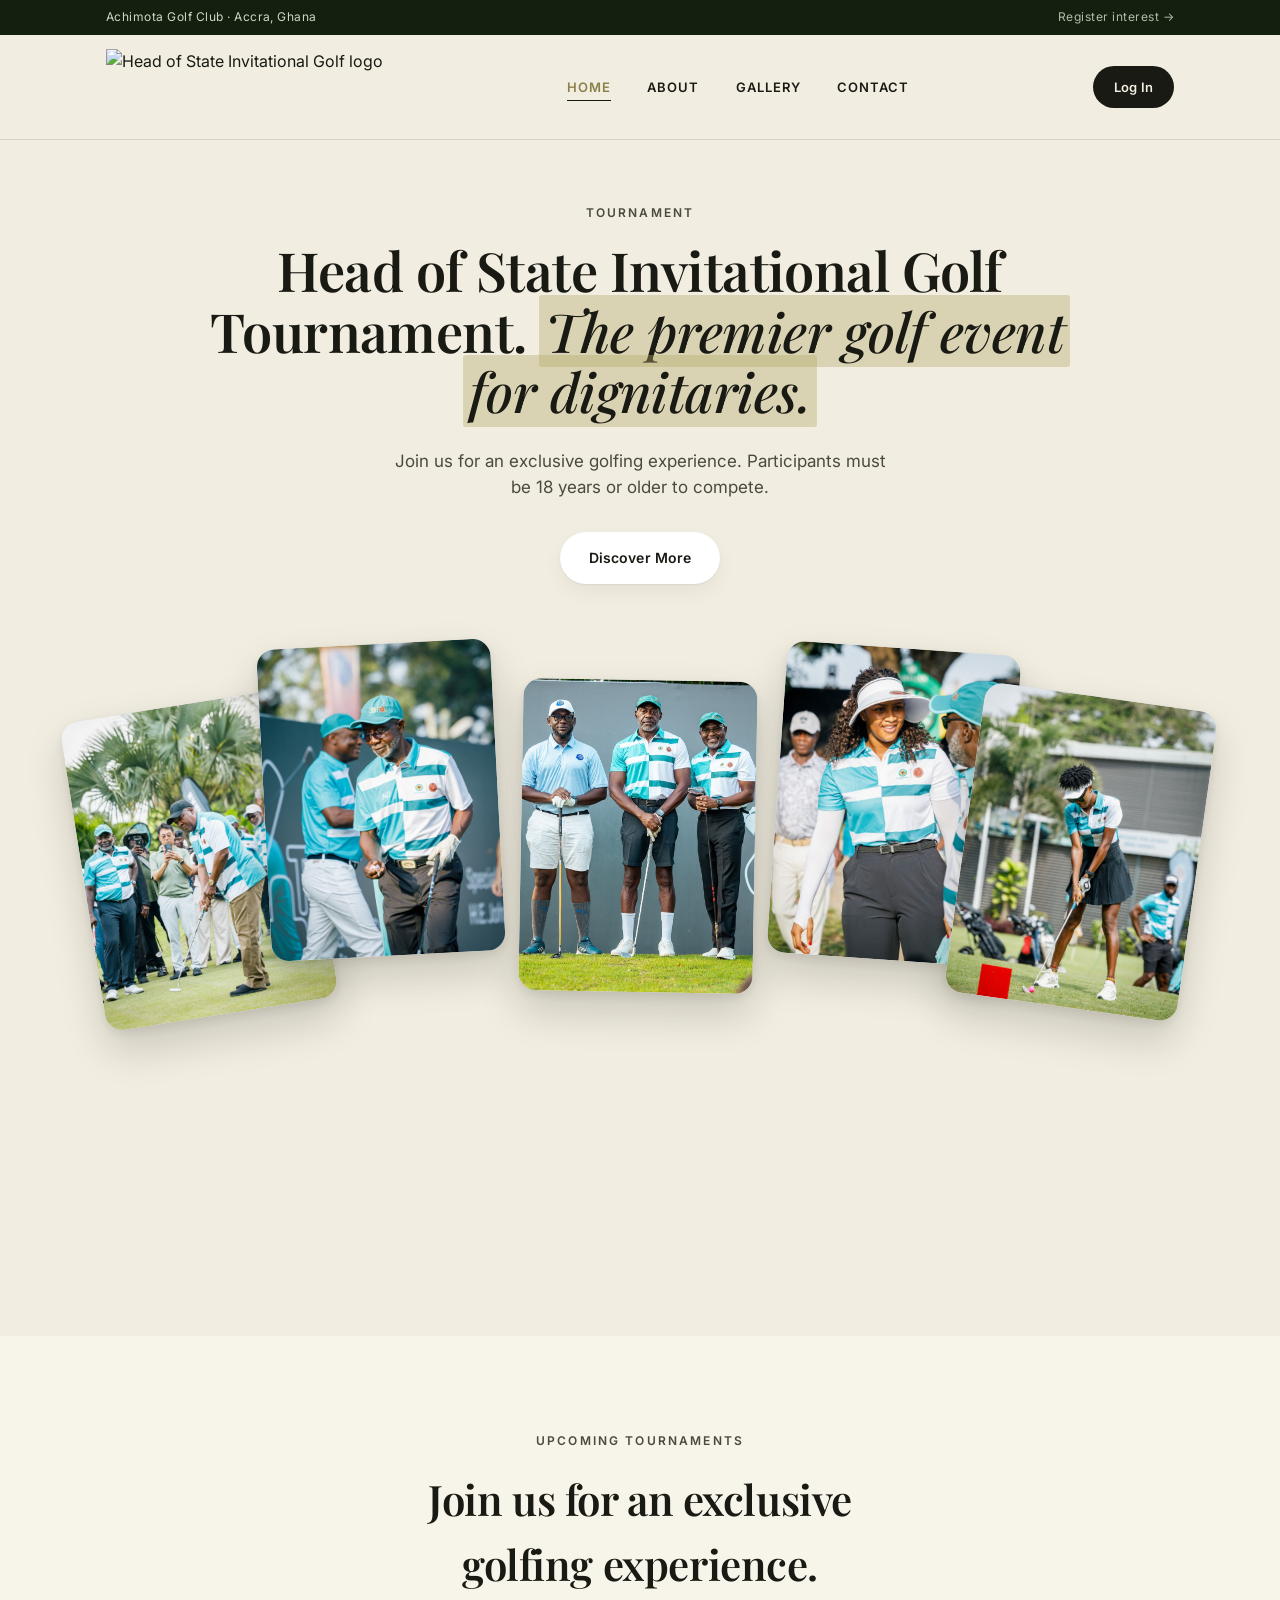
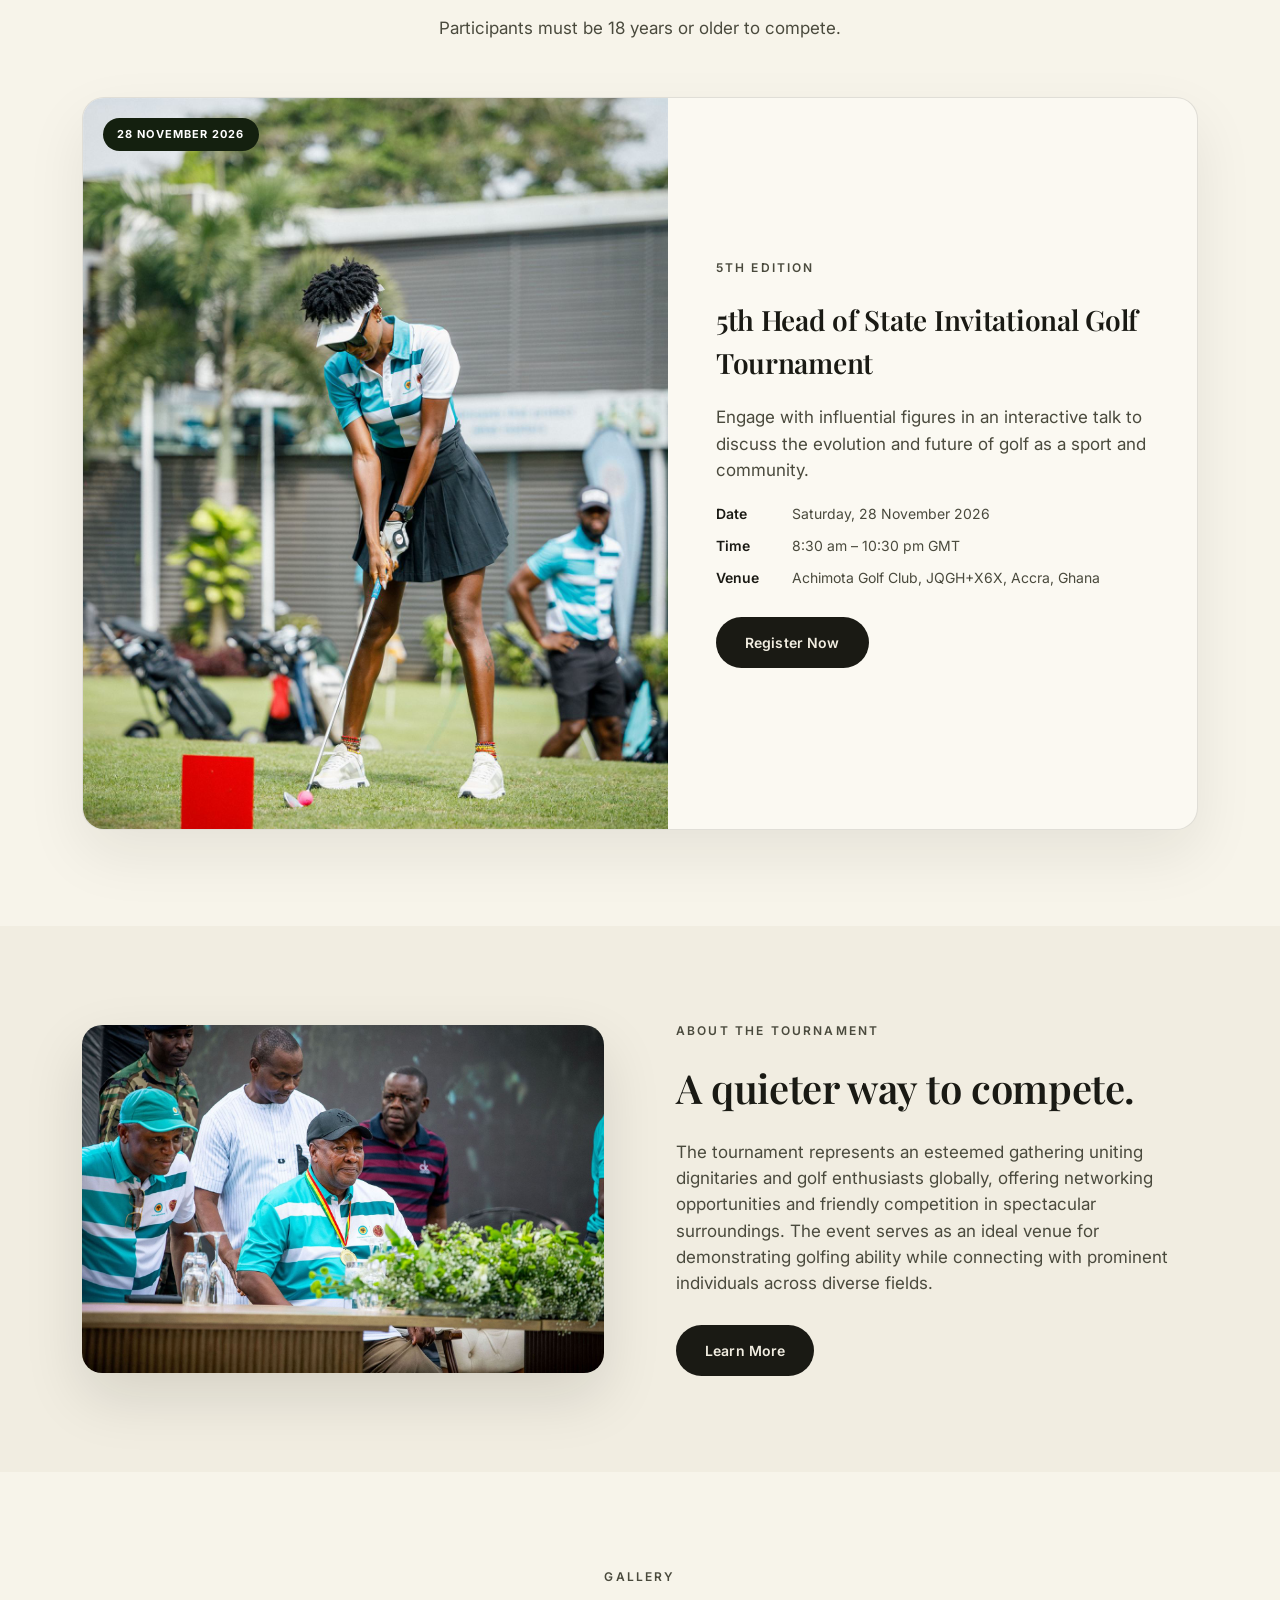
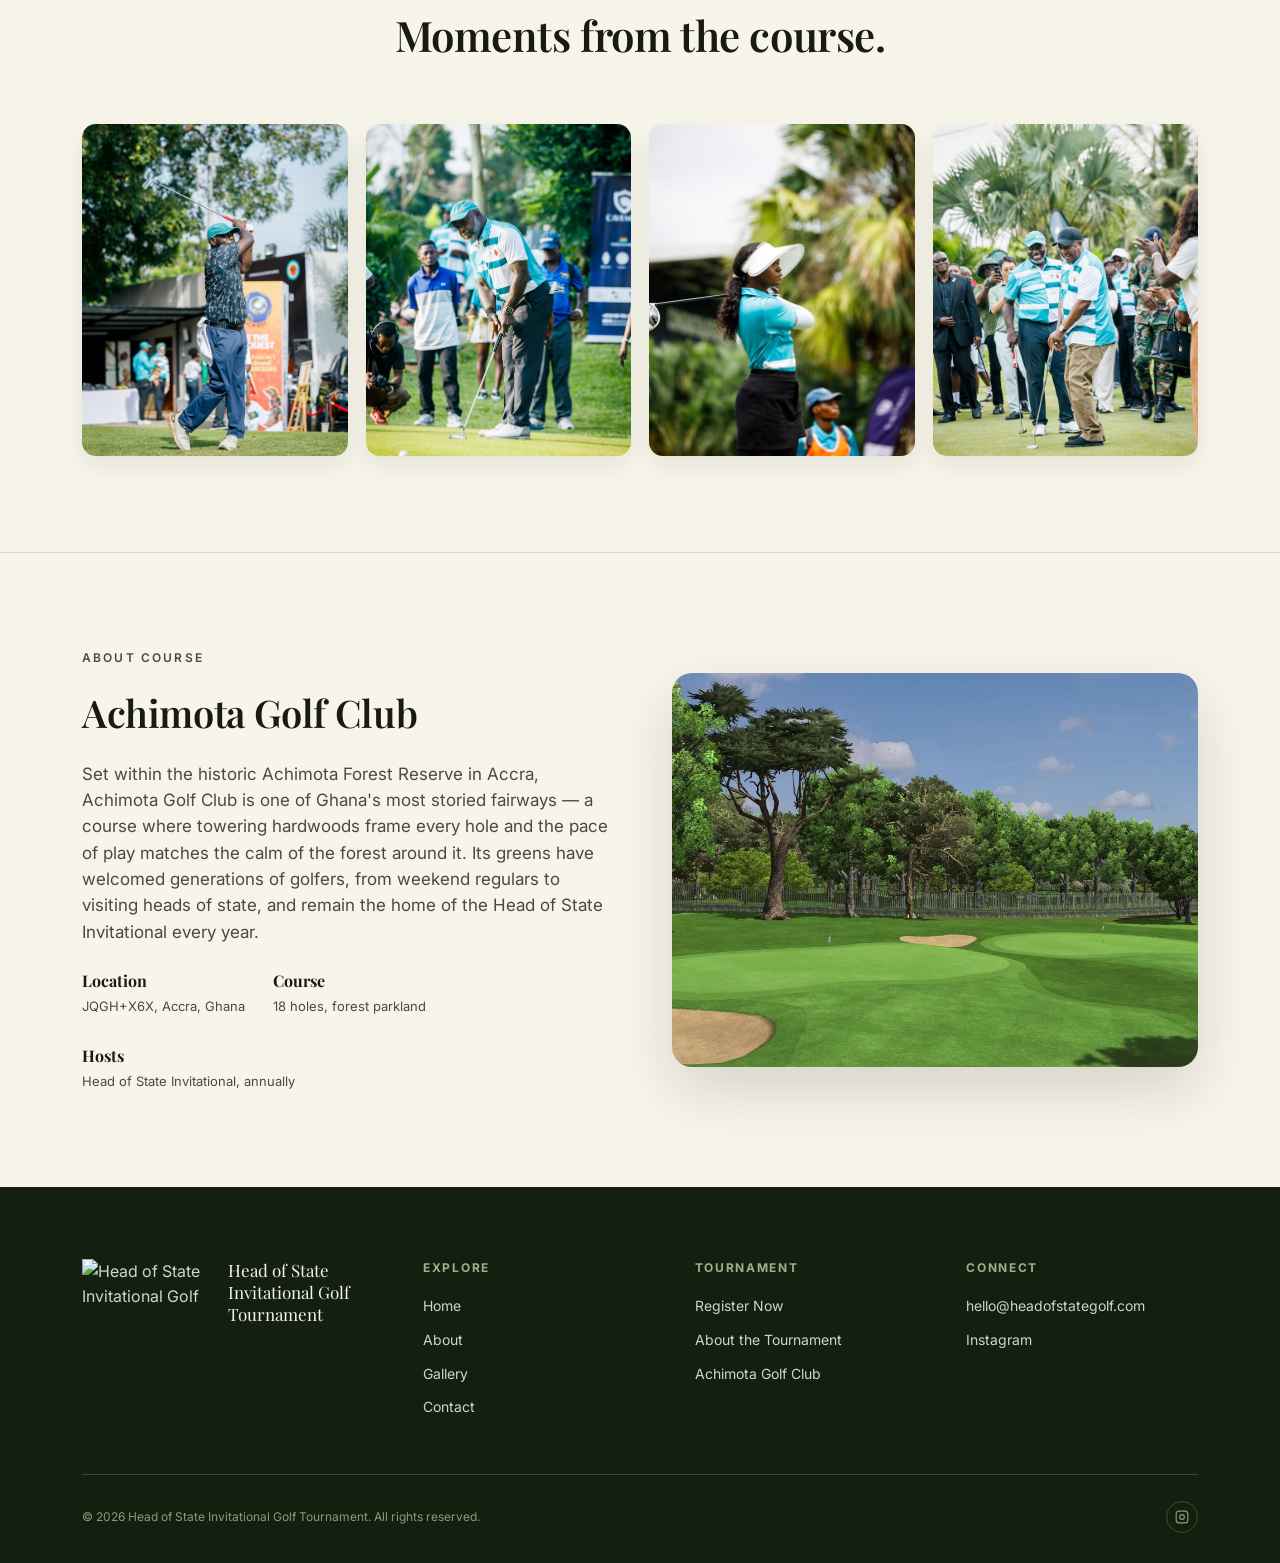
==== commit c92a24c9: "Mobile nav: full-screen blurred overlay with smooth transition Replace the old JS inline-style dropd" ====
--- a/index.html
+++ b/index.html
@@ -31,7 +31,7 @@
     <div class="nav-right">
       <a class="btn btn-dark btn-sm" href="contact.html">Log In</a>
     </div>
-    <button class="nav-toggle" aria-label="Menu"><span></span><span></span><span></span></button>
+    <button class="nav-toggle" aria-label="Menu" aria-expanded="false"><span></span><span></span><span></span></button>
   </nav>
 </header>
 
--- a/css/style.css
+++ b/css/style.css
@@ -153,8 +153,14 @@
   background: var(--cream);
   position: sticky;
   top: 0;
-  z-index: 50;
+  z-index: 90;
   border-bottom: 1px solid var(--hairline);
+}
+body.nav-open{ overflow: hidden; }
+.topbar .wrap,
+.site-header .wrap{
+  padding-left: 56px;
+  padding-right: 56px;
 }
 .nav{
   display: flex;
@@ -203,8 +209,14 @@
   border-radius: 50%;
 }
 
-.nav-toggle{ display:none; background:none; border:0; cursor:pointer; }
-.nav-toggle span{ display:block; width:22px; height:2px; background:var(--ink); margin:5px 0; }
+.nav-toggle{ display:none; position:relative; z-index:20; background:none; border:0; cursor:pointer; }
+.nav-toggle span{
+  display:block; width:22px; height:2px; background:var(--ink); margin:5px 0;
+  transition: transform .3s ease, opacity .3s ease;
+}
+.nav-toggle.is-active span:nth-child(1){ transform: translateY(7px) rotate(45deg); }
+.nav-toggle.is-active span:nth-child(2){ opacity: 0; }
+.nav-toggle.is-active span:nth-child(3){ transform: translateY(-7px) rotate(-45deg); }
 
 /* ---------- hero (ref.png layout) ---------- */
 .hero{
@@ -441,8 +453,32 @@
 
 /* ---------- responsive ---------- */
 @media (max-width: 980px){
-  .nav-links, .nav-right .btn{ display:none; }
+  .nav-right .btn{ display:none; }
   .nav-toggle{ display:block; }
+  .nav-links{
+    position: fixed;
+    inset: 0;
+    z-index: 10;
+    flex-direction: column;
+    justify-content: center;
+    align-items: center;
+    gap: 38px;
+    margin: 0;
+    padding: 0;
+    font-size: 20px;
+    background: rgba(241, 237, 225, 0.86);
+    backdrop-filter: blur(20px);
+    -webkit-backdrop-filter: blur(20px);
+    opacity: 0;
+    visibility: hidden;
+    transform: translateY(-18px);
+    transition: opacity .4s ease, transform .4s ease, visibility .4s ease;
+  }
+  .nav-links.is-open{
+    opacity: 1;
+    visibility: visible;
+    transform: translateY(0);
+  }
   .event-card{ grid-template-columns: 1fr; }
   .split, .contact-grid{ grid-template-columns: 1fr; gap: 40px; }
   .split.reverse{ direction: ltr; }
@@ -450,10 +486,12 @@
   .grid-gallery{ grid-template-columns: repeat(2,1fr); }
   .brand img{ height: 64px; }
   .fan{ height: 420px; }
+  .topbar .wrap, .site-header .wrap{ padding-left: 40px; padding-right: 40px; }
 }
 
 @media (max-width: 560px){
   .wrap{ padding: 0 20px; }
+  .topbar .wrap, .site-header .wrap{ padding-left: 28px; padding-right: 28px; }
   .nav{ padding: 22px 0; }
   .brand img{ height: 56px; }
   .fan{ height: 320px; }
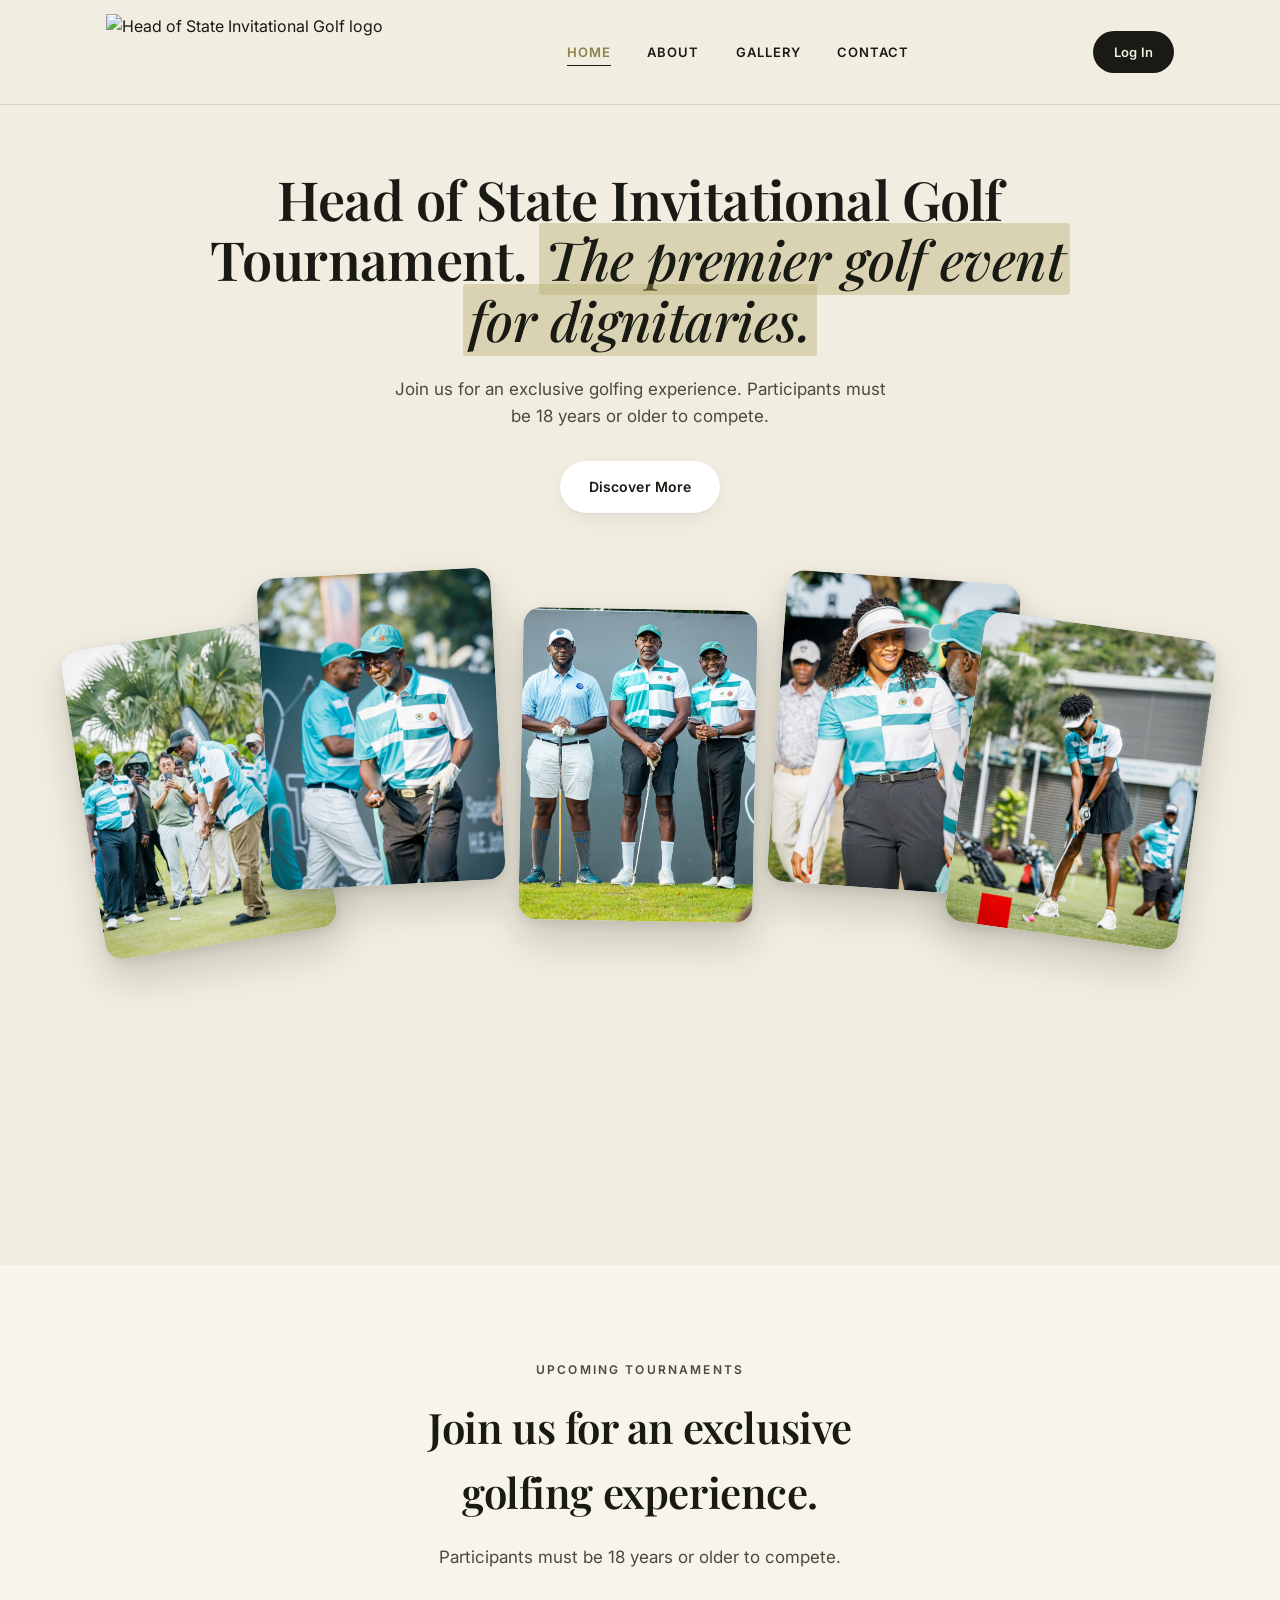
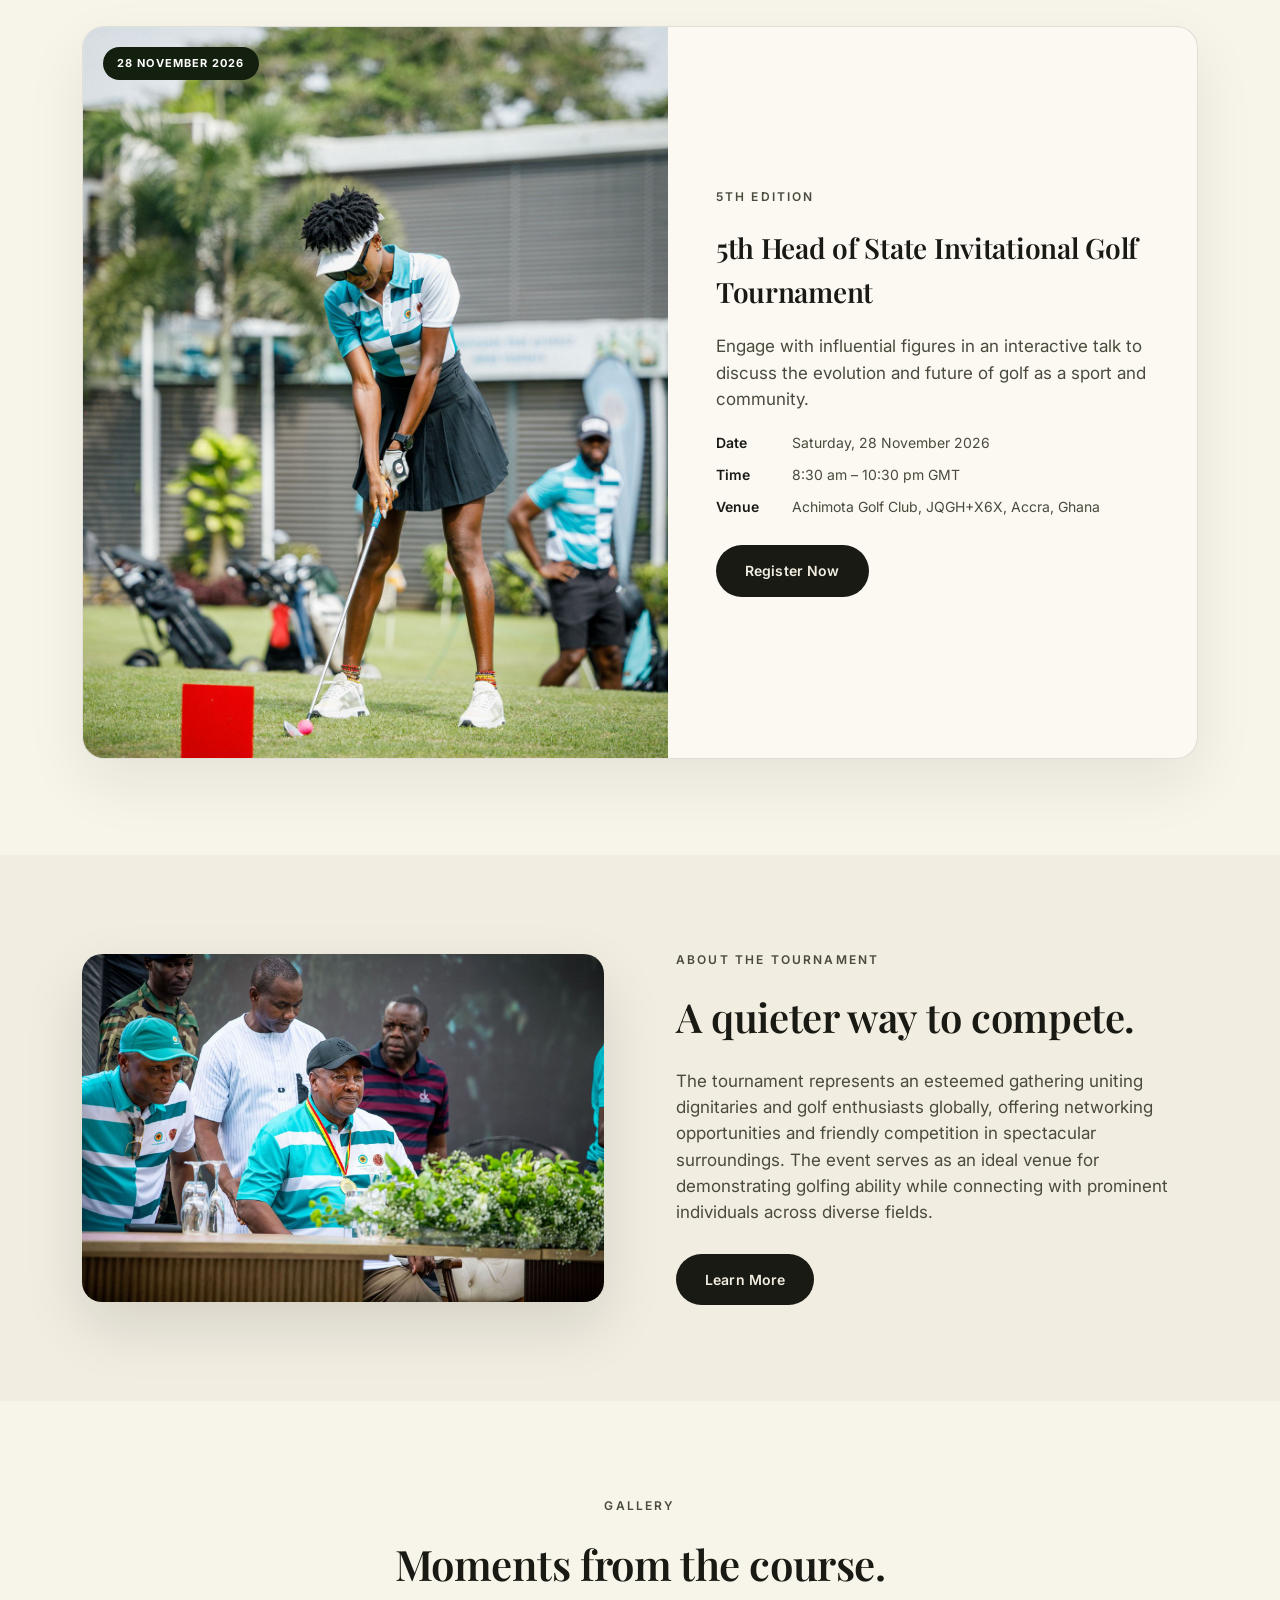
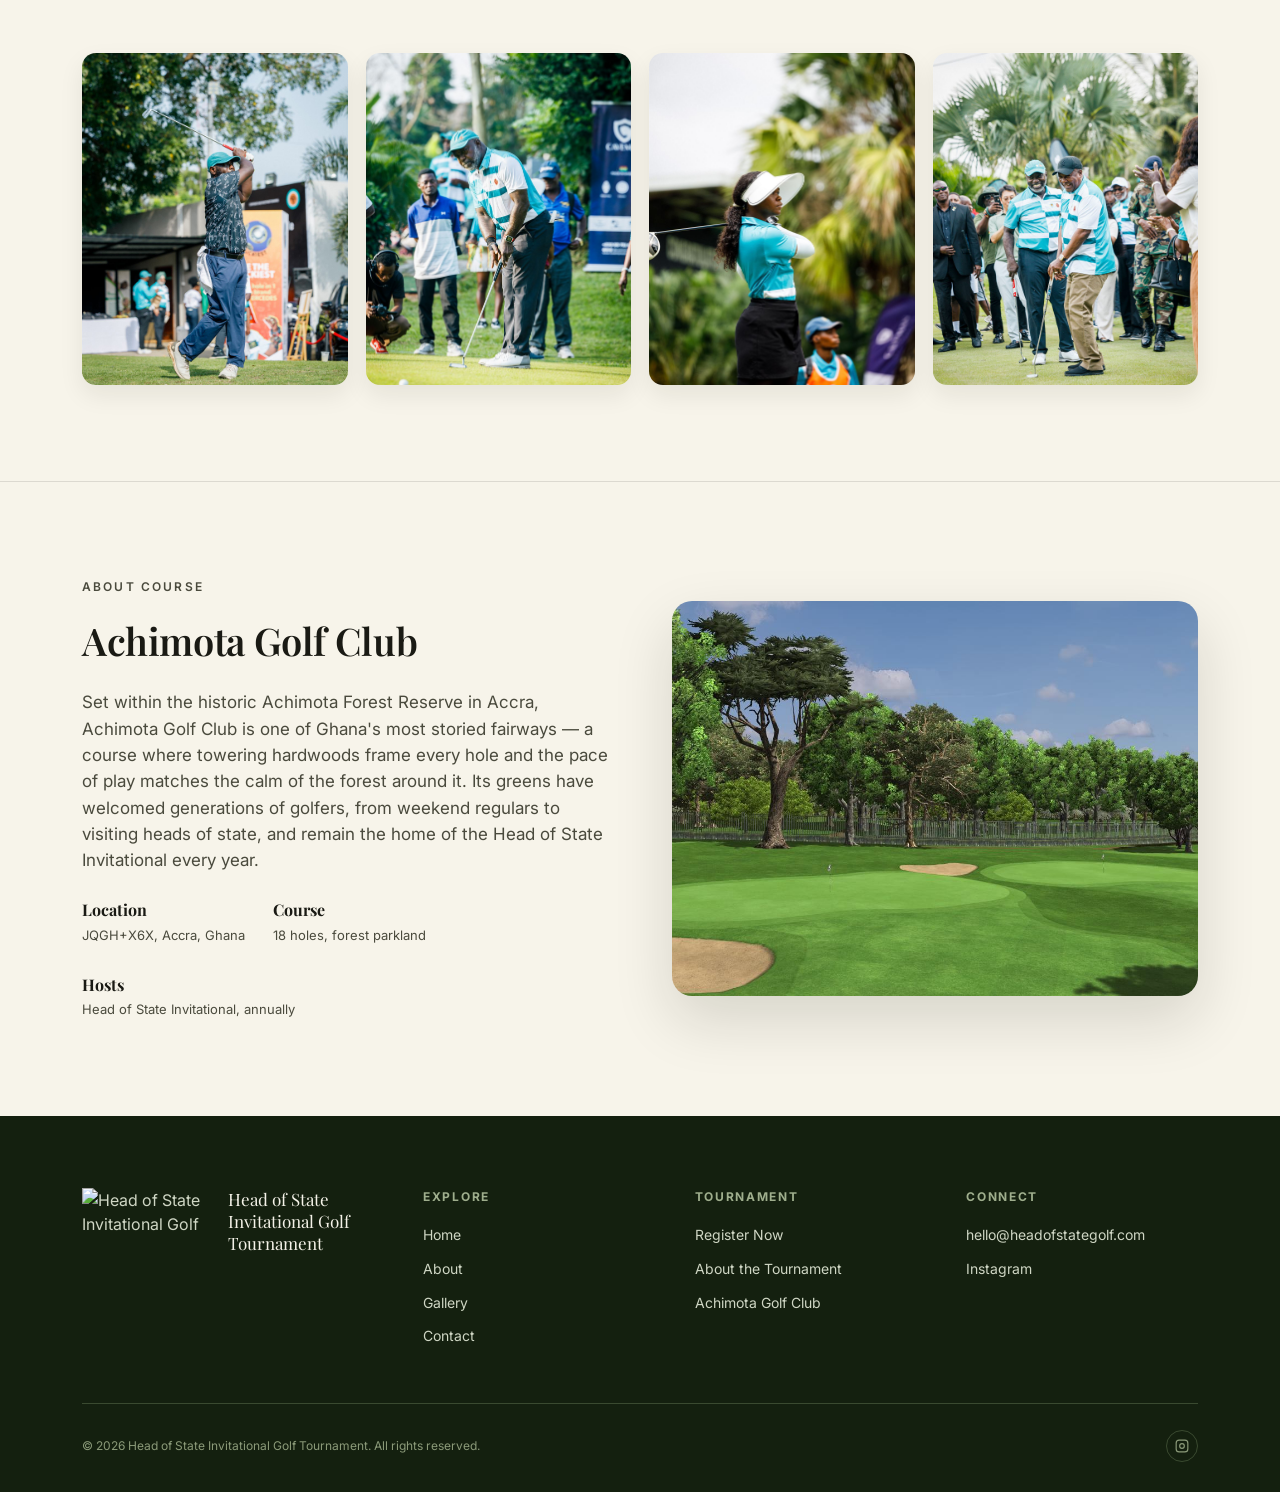
==== commit 1a85cb6a: "Remove hero eyebrow + topbar, add translucent mobile header on scroll - Drop the "Tournament" eyebro" ====
--- a/index.html
+++ b/index.html
@@ -10,13 +10,6 @@
 </head>
 <body>
 
-<div class="topbar">
-  <div class="wrap">
-    <span>Achimota Golf Club &middot; Accra, Ghana</span>
-    <a href="contact.html">Register interest &rarr;</a>
-  </div>
-</div>
-
 <header class="site-header">
   <nav class="nav wrap">
     <a href="index.html" class="brand">
@@ -27,6 +20,7 @@
       <li><a href="about.html">About</a></li>
       <li><a href="gallery.html">Gallery</a></li>
       <li><a href="contact.html">Contact</a></li>
+      <li class="nav-logo-mobile"><img src="IMAGES/HOS%20LOGO%202026.png" alt="Head of State Invitational Golf logo"></li>
     </ul>
     <div class="nav-right">
       <a class="btn btn-dark btn-sm" href="contact.html">Log In</a>
@@ -40,7 +34,6 @@
   <!-- HERO — layout matches ref.png: eyebrow, serif headline w/ italic highlight, lede, CTA, fanned photo strip -->
   <section class="hero">
     <div class="wrap">
-      <p class="eyebrow">Tournament</p>
       <h1>Head of State Invitational Golf Tournament.
         <span class="highlight">The premier golf event for dignitaries.</span>
       </h1>
--- a/css/style.css
+++ b/css/style.css
@@ -131,23 +131,6 @@
 
 .btn-sm{ padding: 10px 20px; font-size: 13px; }
 
-/* ---------- top bar ---------- */
-.topbar{
-  background: var(--green-deep);
-  color: #cfd6c4;
-  font-size: 12px;
-  letter-spacing: 0.04em;
-}
-.topbar .wrap{
-  display:flex;
-  align-items:center;
-  justify-content: space-between;
-  padding-top: 8px;
-  padding-bottom: 8px;
-}
-.topbar a{ opacity: 0.85; }
-.topbar a:hover{ opacity: 1; }
-
 /* ---------- nav ---------- */
 .site-header{
   background: var(--cream);
@@ -155,9 +138,9 @@
   top: 0;
   z-index: 90;
   border-bottom: 1px solid var(--hairline);
+  transition: background .3s ease, border-color .3s ease;
 }
 body.nav-open{ overflow: hidden; }
-.topbar .wrap,
 .site-header .wrap{
   padding-left: 56px;
   padding-right: 56px;
@@ -186,6 +169,7 @@
   letter-spacing: 0.08em;
   text-transform: uppercase;
 }
+.nav-logo-mobile{ display:none; }
 .nav-links a{
   position: relative;
   padding: 4px 0;
@@ -466,7 +450,7 @@
     margin: 0;
     padding: 0;
     font-size: 20px;
-    background: rgba(241, 237, 225, 0.86);
+    background: rgba(241, 237, 225, 0.72);
     backdrop-filter: blur(20px);
     -webkit-backdrop-filter: blur(20px);
     opacity: 0;
@@ -479,6 +463,8 @@
     visibility: visible;
     transform: translateY(0);
   }
+  .nav-logo-mobile{ display:block; margin-top: 8px; }
+  .nav-logo-mobile img{ height: 64px; width:auto; margin: 0 auto; }
   .event-card{ grid-template-columns: 1fr; }
   .split, .contact-grid{ grid-template-columns: 1fr; gap: 40px; }
   .split.reverse{ direction: ltr; }
@@ -486,12 +472,18 @@
   .grid-gallery{ grid-template-columns: repeat(2,1fr); }
   .brand img{ height: 64px; }
   .fan{ height: 420px; }
-  .topbar .wrap, .site-header .wrap{ padding-left: 40px; padding-right: 40px; }
+  .site-header .wrap{ padding-left: 40px; padding-right: 40px; }
+  .site-header.is-scrolled{
+    background: rgba(241, 237, 225, 0.4);
+    backdrop-filter: blur(12px);
+    -webkit-backdrop-filter: blur(12px);
+    border-bottom-color: rgba(26,26,20,0.06);
+  }
 }
 
 @media (max-width: 560px){
   .wrap{ padding: 0 20px; }
-  .topbar .wrap, .site-header .wrap{ padding-left: 28px; padding-right: 28px; }
+  .site-header .wrap{ padding-left: 28px; padding-right: 28px; }
   .nav{ padding: 22px 0; }
   .brand img{ height: 56px; }
   .fan{ height: 320px; }
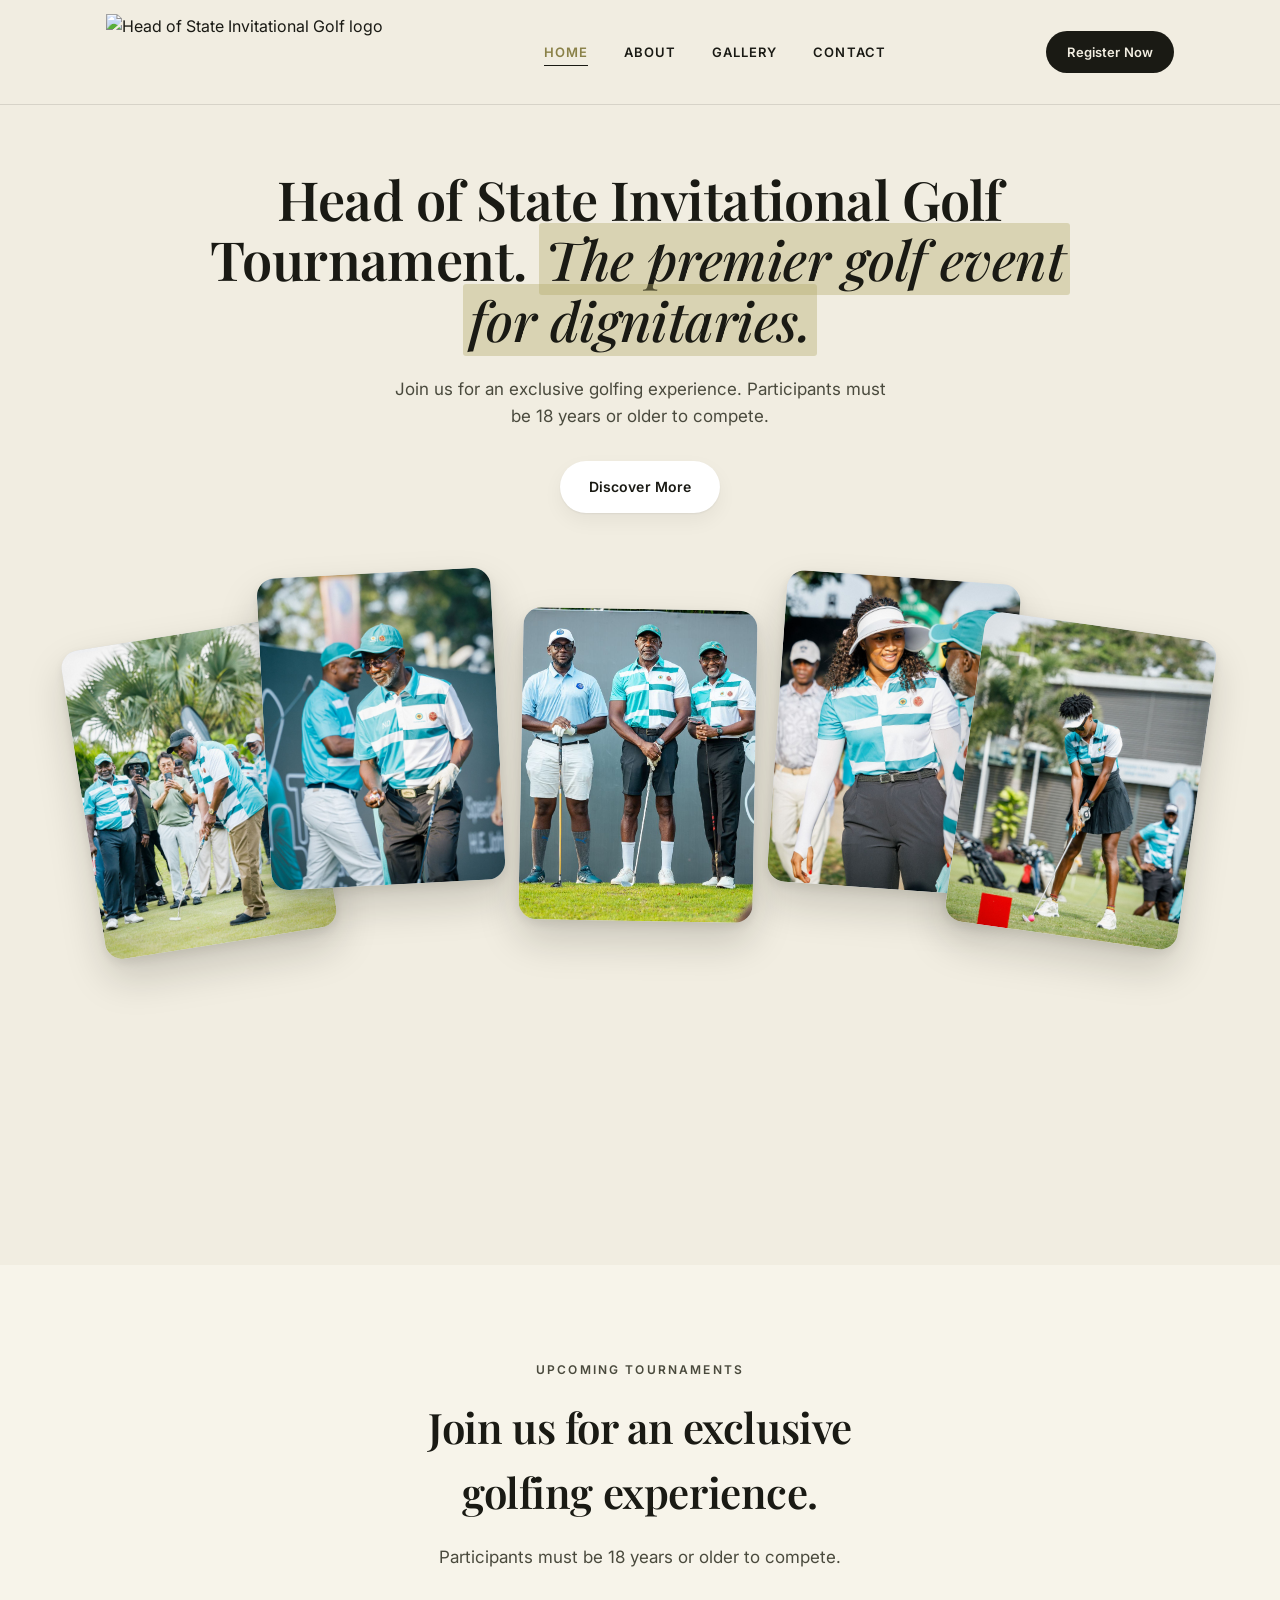
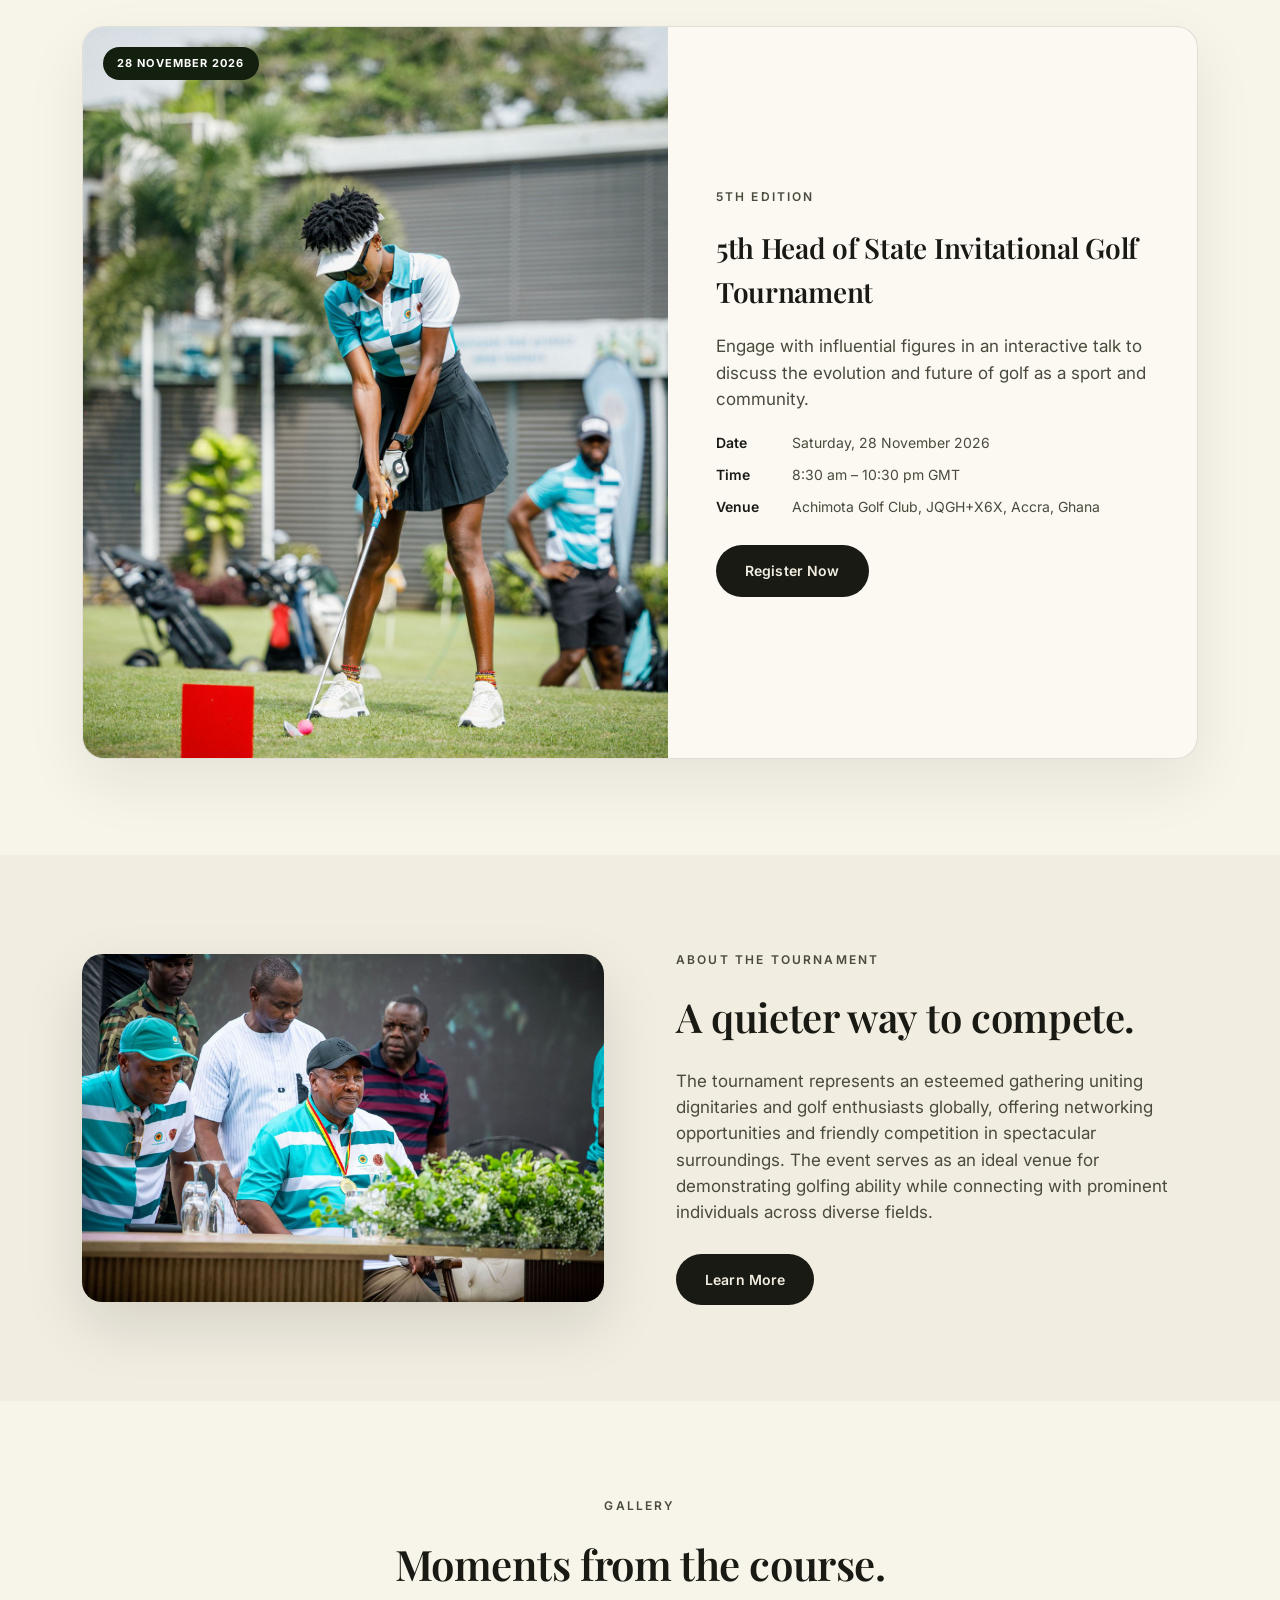
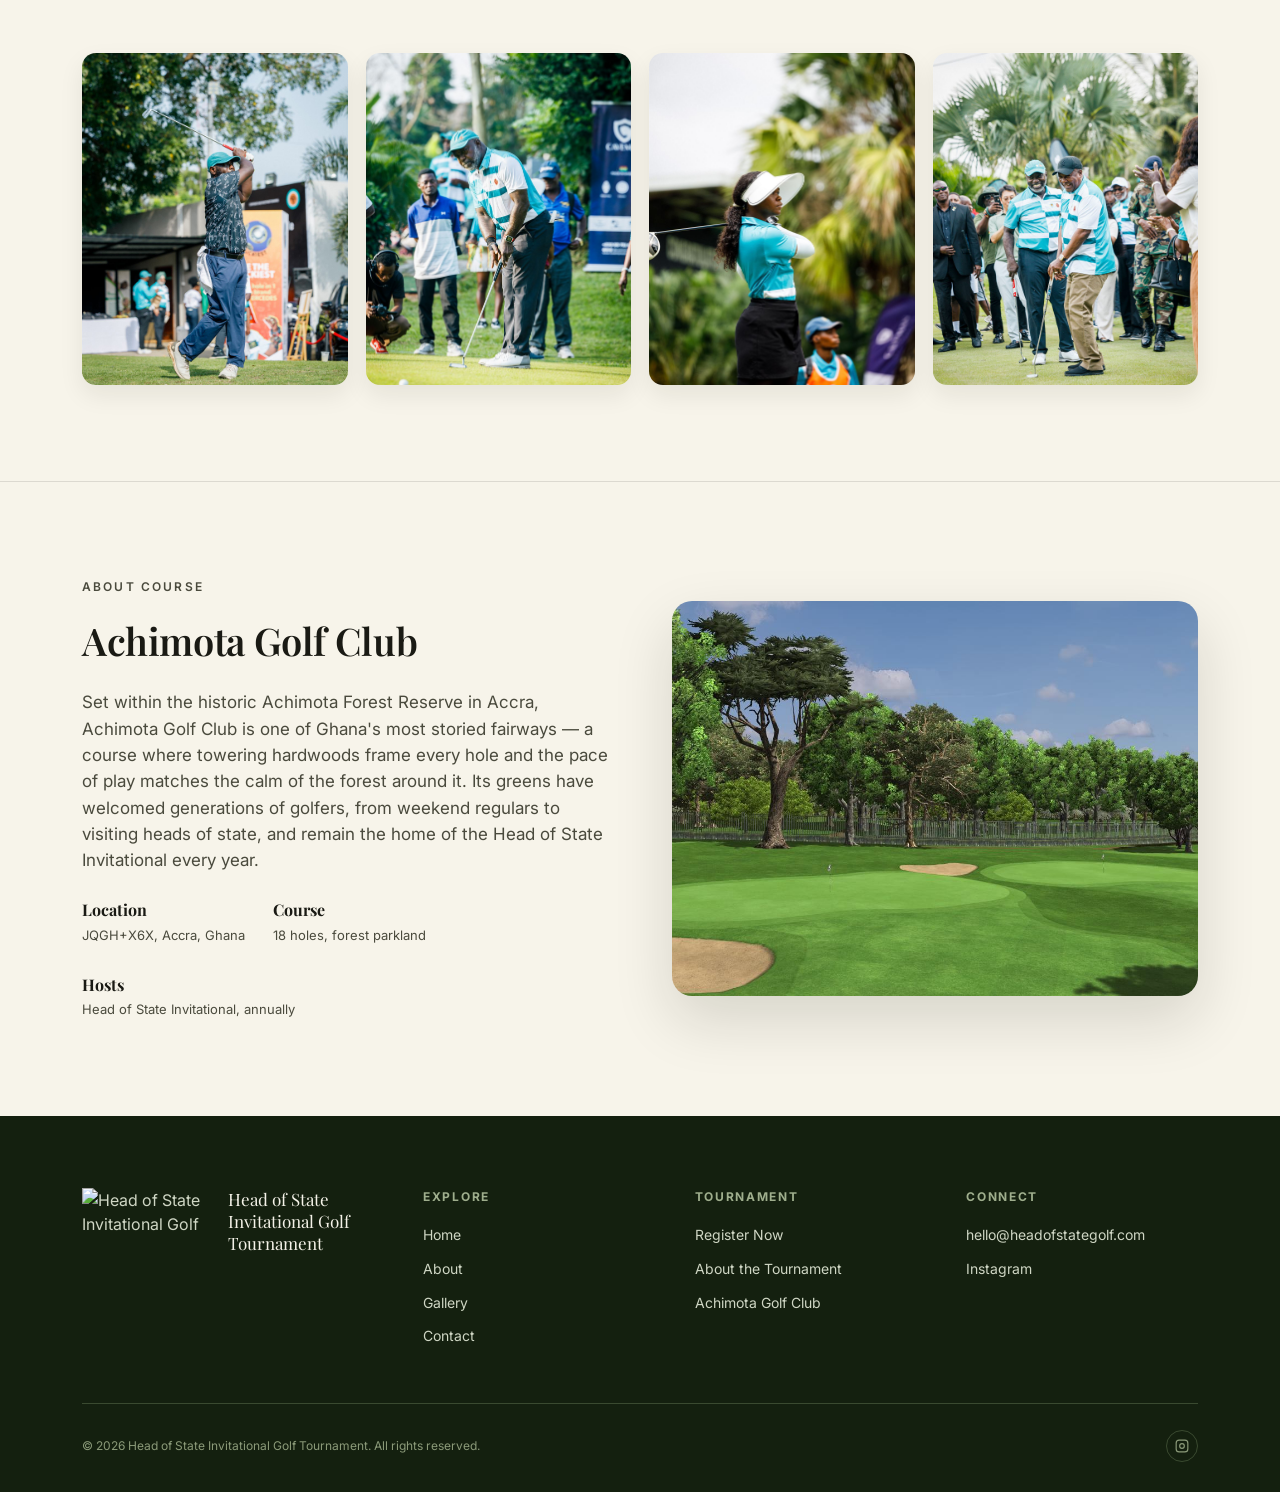
==== commit 90705812: "Change nav button from Log In to Register Now" ====
--- a/index.html
+++ b/index.html
@@ -23,7 +23,7 @@
       <li class="nav-logo-mobile"><img src="IMAGES/HOS%20LOGO%202026.png" alt="Head of State Invitational Golf logo"></li>
     </ul>
     <div class="nav-right">
-      <a class="btn btn-dark btn-sm" href="contact.html">Log In</a>
+      <a class="btn btn-dark btn-sm" href="contact.html">Register Now</a>
     </div>
     <button class="nav-toggle" aria-label="Menu" aria-expanded="false"><span></span><span></span><span></span></button>
   </nav>
--- a/css/style.css
+++ b/css/style.css
@@ -479,6 +479,14 @@
     -webkit-backdrop-filter: blur(12px);
     border-bottom-color: rgba(26,26,20,0.06);
   }
+  /* backdrop-filter creates a new containing block for position:fixed
+     descendants, which would shrink the full-screen .nav-links overlay
+     down to the header's own box once scrolled. Drop it while the menu
+     is open so the overlay covers the full viewport as intended. */
+  body.nav-open .site-header{
+    backdrop-filter: none;
+    -webkit-backdrop-filter: none;
+  }
 }
 
 @media (max-width: 560px){
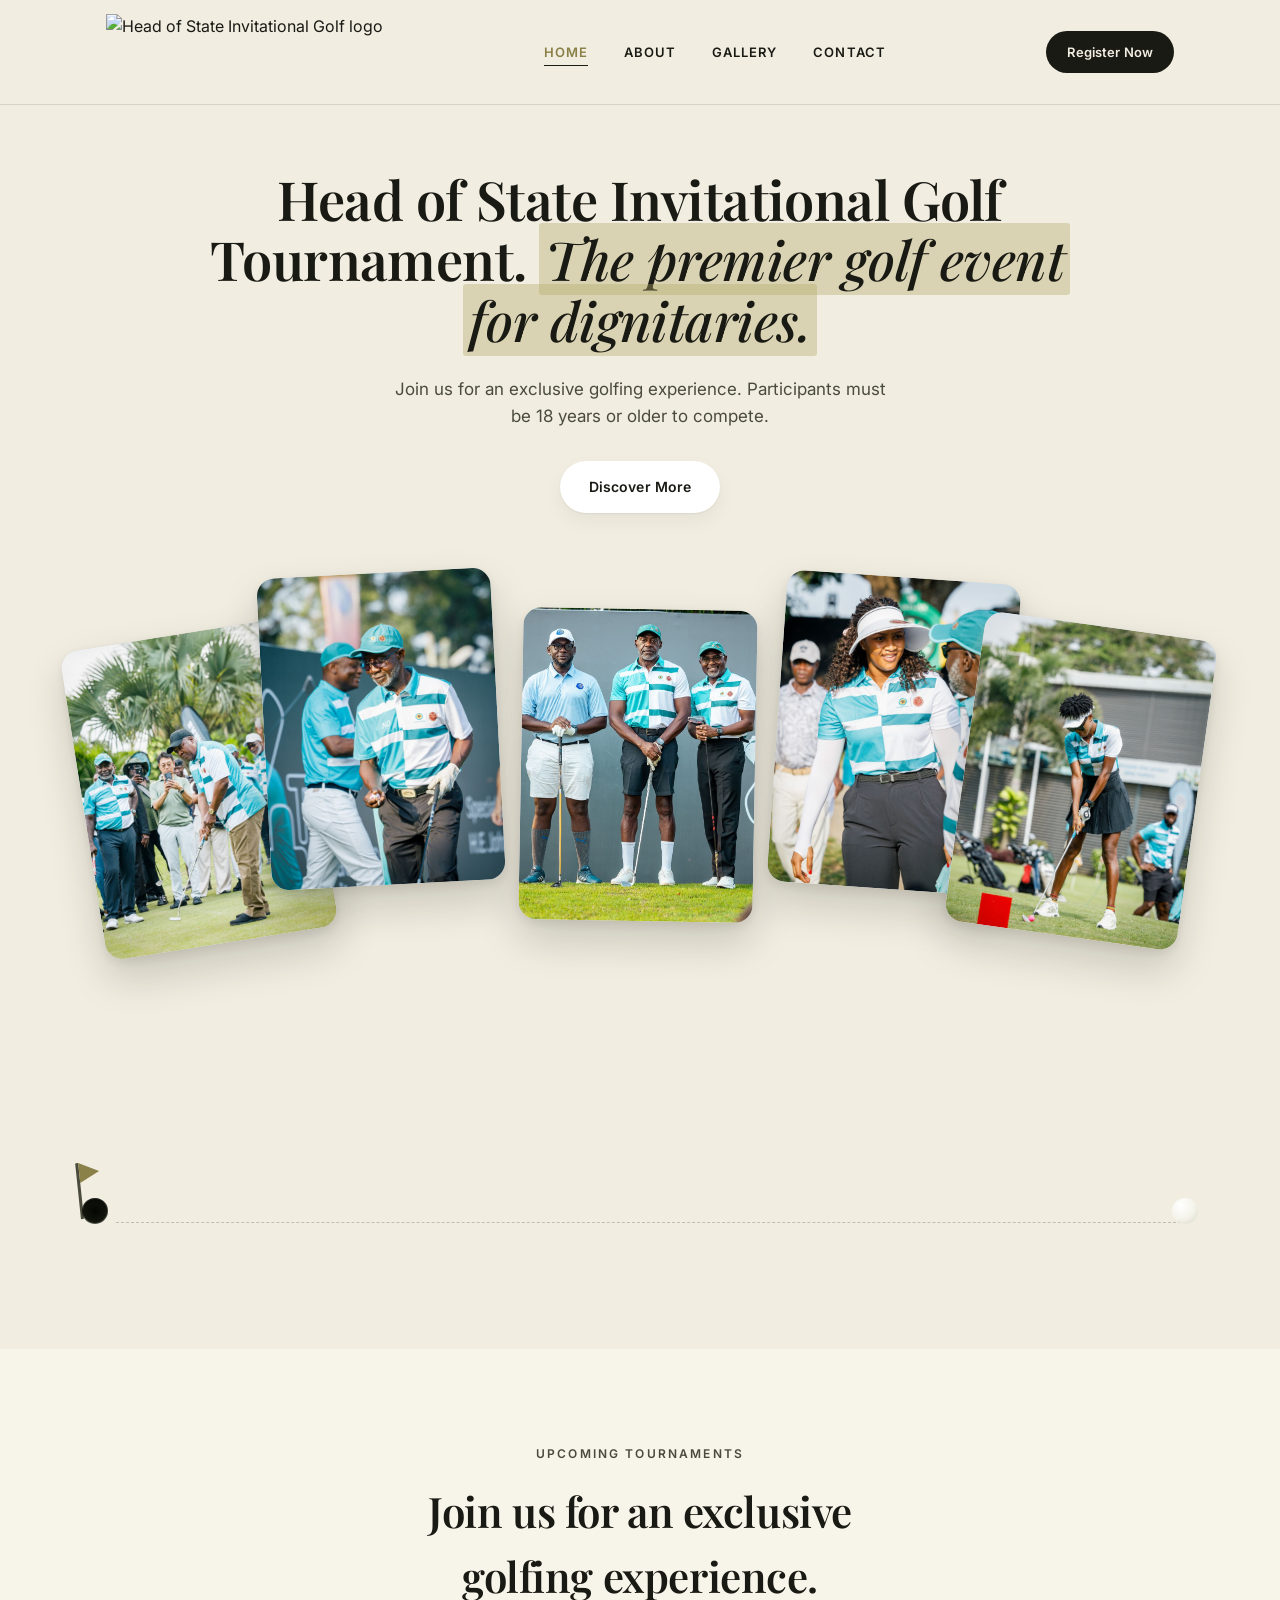
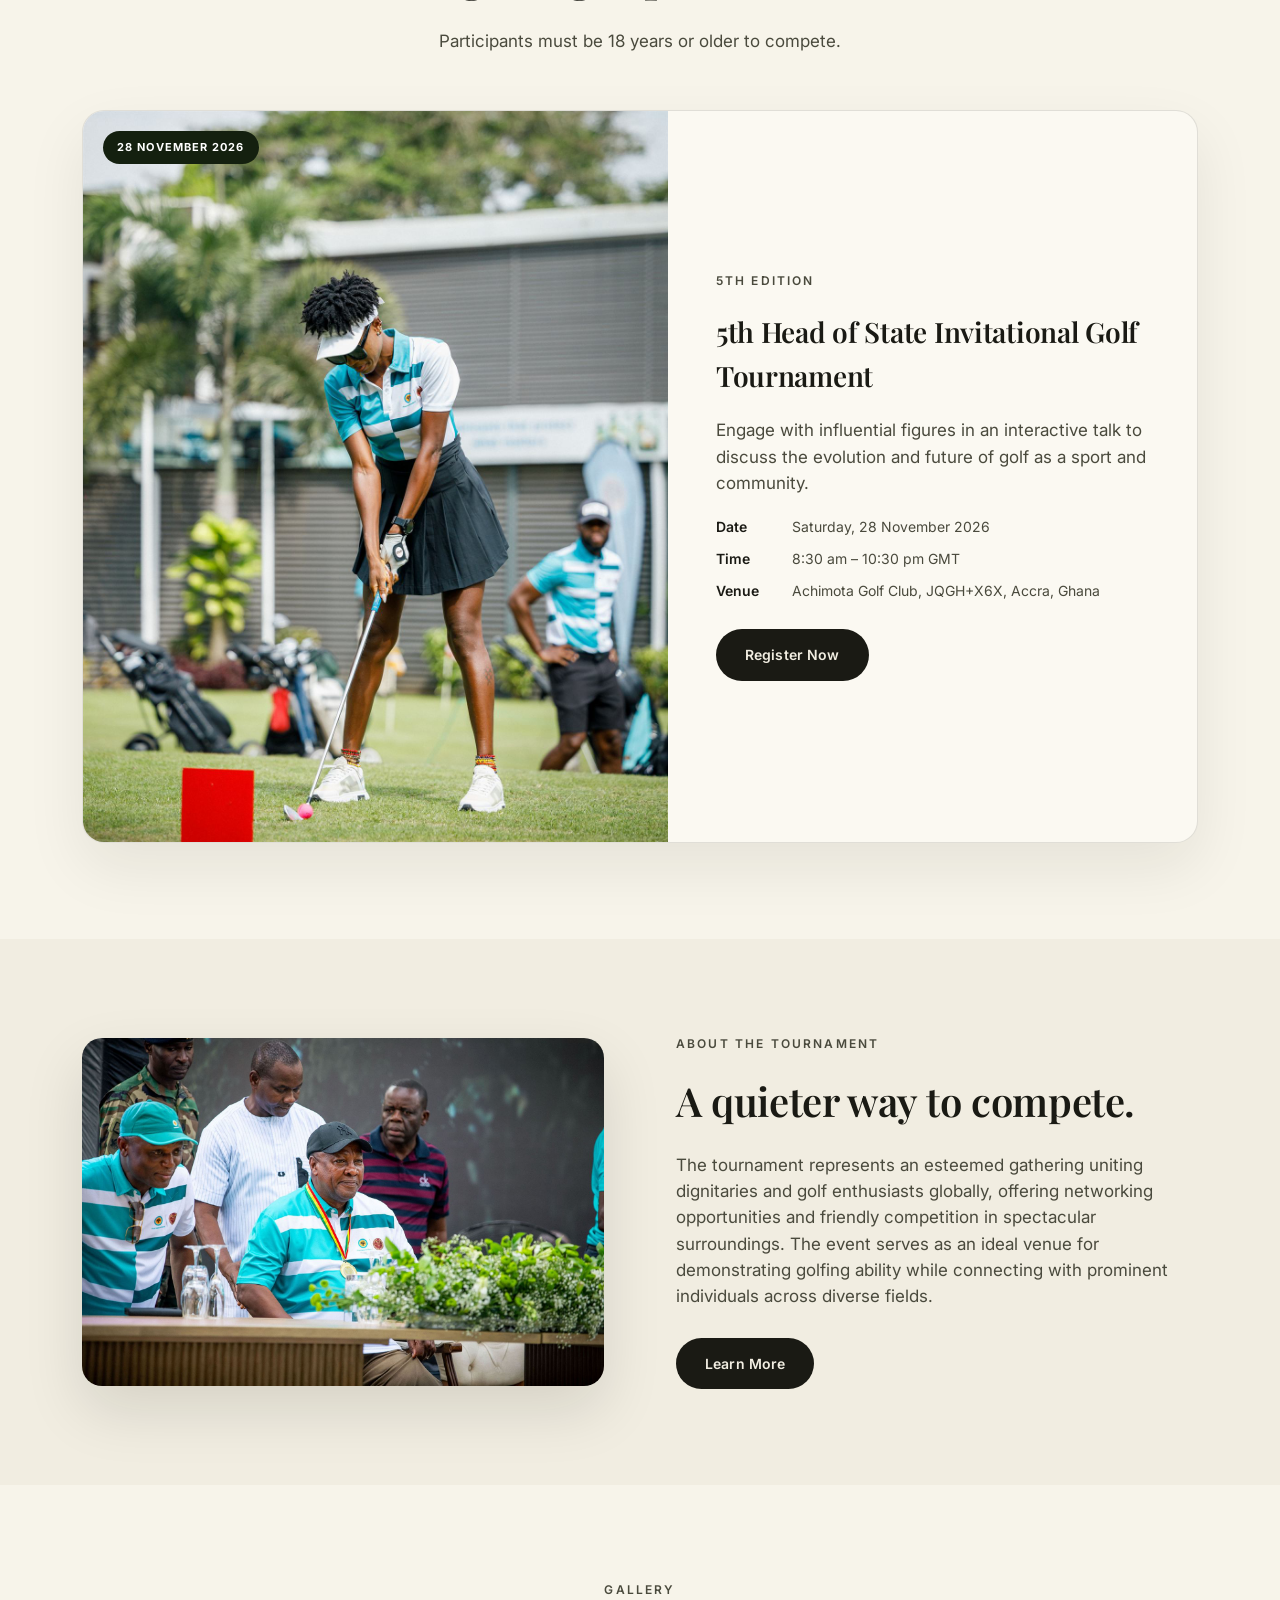
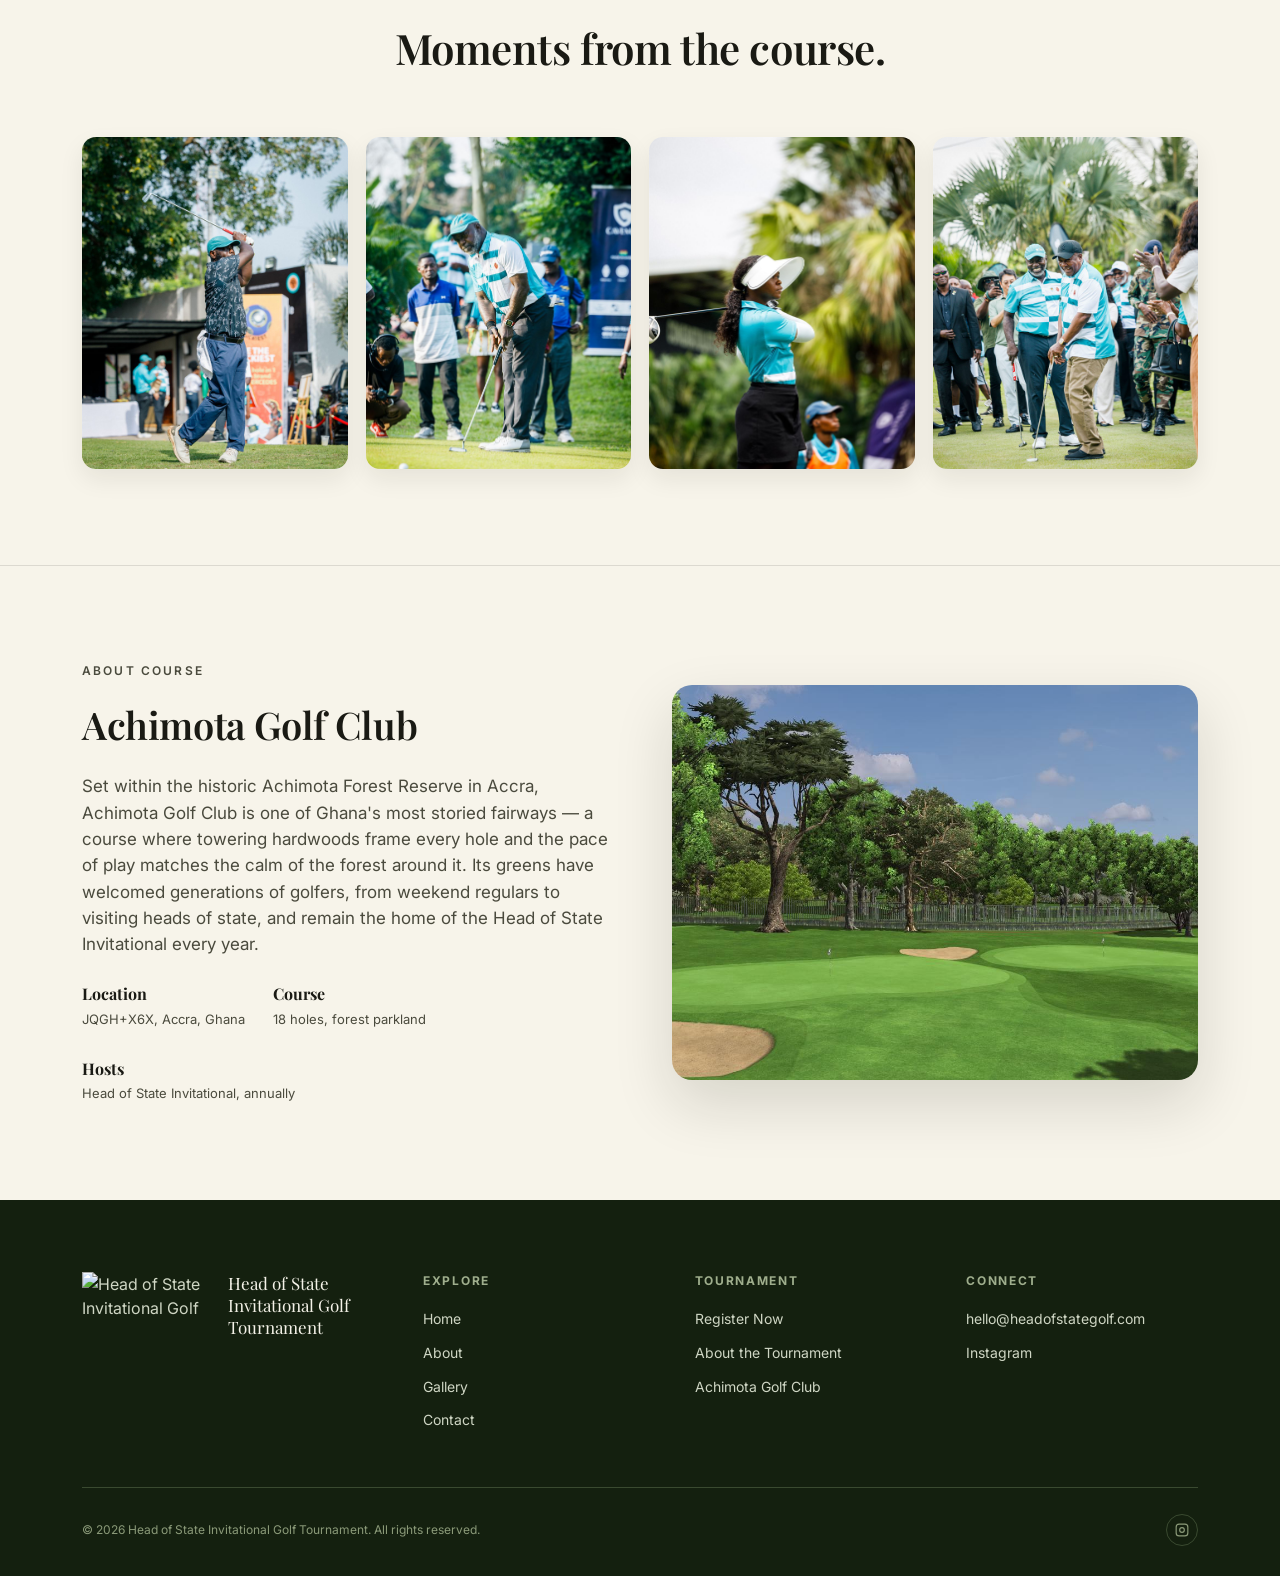
==== commit dc0ef434: "Add homepage preloader and putting-green hero flourish - Preloader: full-screen cream overlay with t" ====
--- a/index.html
+++ b/index.html
@@ -9,6 +9,13 @@
 <link rel="stylesheet" href="css/style.css">
 </head>
 <body>
+
+<div id="preloader" class="preloader">
+  <div class="preloader-mark">
+    <span class="preloader-ring"></span>
+    <img src="IMAGES/HOS%20LOGO%202026.png" alt="" class="preloader-logo">
+  </div>
+</div>
 
 <header class="site-header">
   <nav class="nav wrap">
@@ -69,6 +76,12 @@
           <img src="IMAGES/CELA9529.jpg" alt="">
         </div>
       </div>
+
+      <div class="putt" aria-hidden="true">
+        <span class="putt-flag"></span>
+        <span class="putt-hole"></span>
+        <span class="putt-ball"></span>
+      </div>
     </div>
   </section>
 
--- a/css/style.css
+++ b/css/style.css
@@ -44,6 +44,55 @@
 img{ max-width:100%; display:block; }
 
 a{ color: inherit; text-decoration: none; }
+
+/* ---------- preloader ---------- */
+body.is-loading{ overflow: hidden; }
+.preloader{
+  position: fixed;
+  inset: 0;
+  z-index: 1000;
+  display: flex;
+  align-items: center;
+  justify-content: center;
+  background: var(--cream);
+  opacity: 1;
+  visibility: visible;
+  transition: opacity .6s ease, visibility .6s ease;
+}
+.preloader.is-hidden{
+  opacity: 0;
+  visibility: hidden;
+  pointer-events: none;
+}
+.preloader-mark{
+  position: relative;
+  width: 220px;
+  height: 220px;
+  display: flex;
+  align-items: center;
+  justify-content: center;
+}
+.preloader-ring{
+  position: absolute;
+  inset: 0;
+  border-radius: 50%;
+  border: 3px solid var(--hairline);
+  border-top-color: var(--olive);
+  animation: preloaderSpin 1s linear infinite;
+}
+.preloader-logo{
+  width: 150px;
+  height: 150px;
+  object-fit: contain;
+  animation: preloaderPulse 1.8s ease-in-out infinite;
+}
+@keyframes preloaderSpin{
+  to{ transform: rotate(360deg); }
+}
+@keyframes preloaderPulse{
+  0%, 100%{ transform: scale(1); }
+  50%{ transform: scale(1.06); }
+}
 
 .wrap{
   max-width: var(--container);
@@ -250,6 +299,77 @@
 .fan-card:nth-child(3){ left: 39.3%; top: 24px;  transform: rotate(1deg); z-index:2; }
 .fan-card:nth-child(4){ left: 62.3%; top: -8px;  transform: rotate(4deg); }
 .fan-card:nth-child(5){ left: 79%;   top: 40px;  transform: rotate(8deg); }
+
+/* ---------- putting green flourish (experimental) ---------- */
+.putt{
+  position: relative;
+  width: 100%;
+  height: 40px;
+  margin: 44px auto 0;
+}
+.putt::before{
+  content: "";
+  position: absolute;
+  left: 34px; right: 12px; bottom: 6px;
+  height: 0;
+  border-bottom: 1.5px dashed rgba(26,26,20,0.22);
+}
+.putt-flag{
+  position: absolute;
+  left: -1px; bottom: 10px;
+  width: 2.5px; height: 56px;
+  background: var(--ink-soft);
+  transform-origin: bottom center;
+  transform: rotate(-6deg);
+}
+.putt-flag::after{
+  content: "";
+  position: absolute;
+  top: 0; left: 2.5px;
+  width: 0; height: 0;
+  border-style: solid;
+  border-width: 10px 0 10px 20px;
+  border-color: transparent transparent transparent var(--olive);
+}
+.putt-hole{
+  position: absolute;
+  left: 0; bottom: 5px;
+  width: 26px; height: 26px;
+  border-radius: 50%;
+  background: radial-gradient(circle at center, #050603 0%, #12160d 62%, rgba(20,32,15,0) 82%);
+  box-shadow: inset 0 3px 4px rgba(0,0,0,0.65);
+}
+.putt-hole::after{
+  content: "";
+  position: absolute;
+  inset: -7px;
+  border-radius: 50%;
+  border: 1.5px solid rgba(26,26,20,0.35);
+  opacity: 0;
+  animation: puttRipple 5.5s ease-out infinite;
+}
+.putt-ball{
+  position: absolute;
+  left: calc(100% - 26px);
+  bottom: 5px;
+  width: 26px; height: 26px;
+  border-radius: 50%;
+  background: radial-gradient(circle at 34% 28%, #ffffff 0%, #f4f3ea 55%, #d7d6c8 100%);
+  animation: puttRoll 5.5s cubic-bezier(.35,.66,.3,.98) infinite;
+}
+
+@keyframes puttRoll{
+  0%   { left: calc(100% - 26px); transform: rotate(0deg); opacity: 1; }
+  58%  { left: 3px;               transform: rotate(-640deg); opacity: 1; }
+  68%  { left: -5px;              transform: rotate(-700deg) scale(.35); opacity: 0; }
+  100% { left: -5px;              transform: rotate(-700deg) scale(.35); opacity: 0; }
+}
+@keyframes puttRipple{
+  0%, 56%  { transform: scale(1); opacity: 0; }
+  62%      { transform: scale(1); opacity: .55; }
+  76%      { transform: scale(1.9); opacity: 0; }
+  100%     { transform: scale(1.9); opacity: 0; }
+}
 
 /* ---------- sections ---------- */
 section{ padding: 96px 0; }
